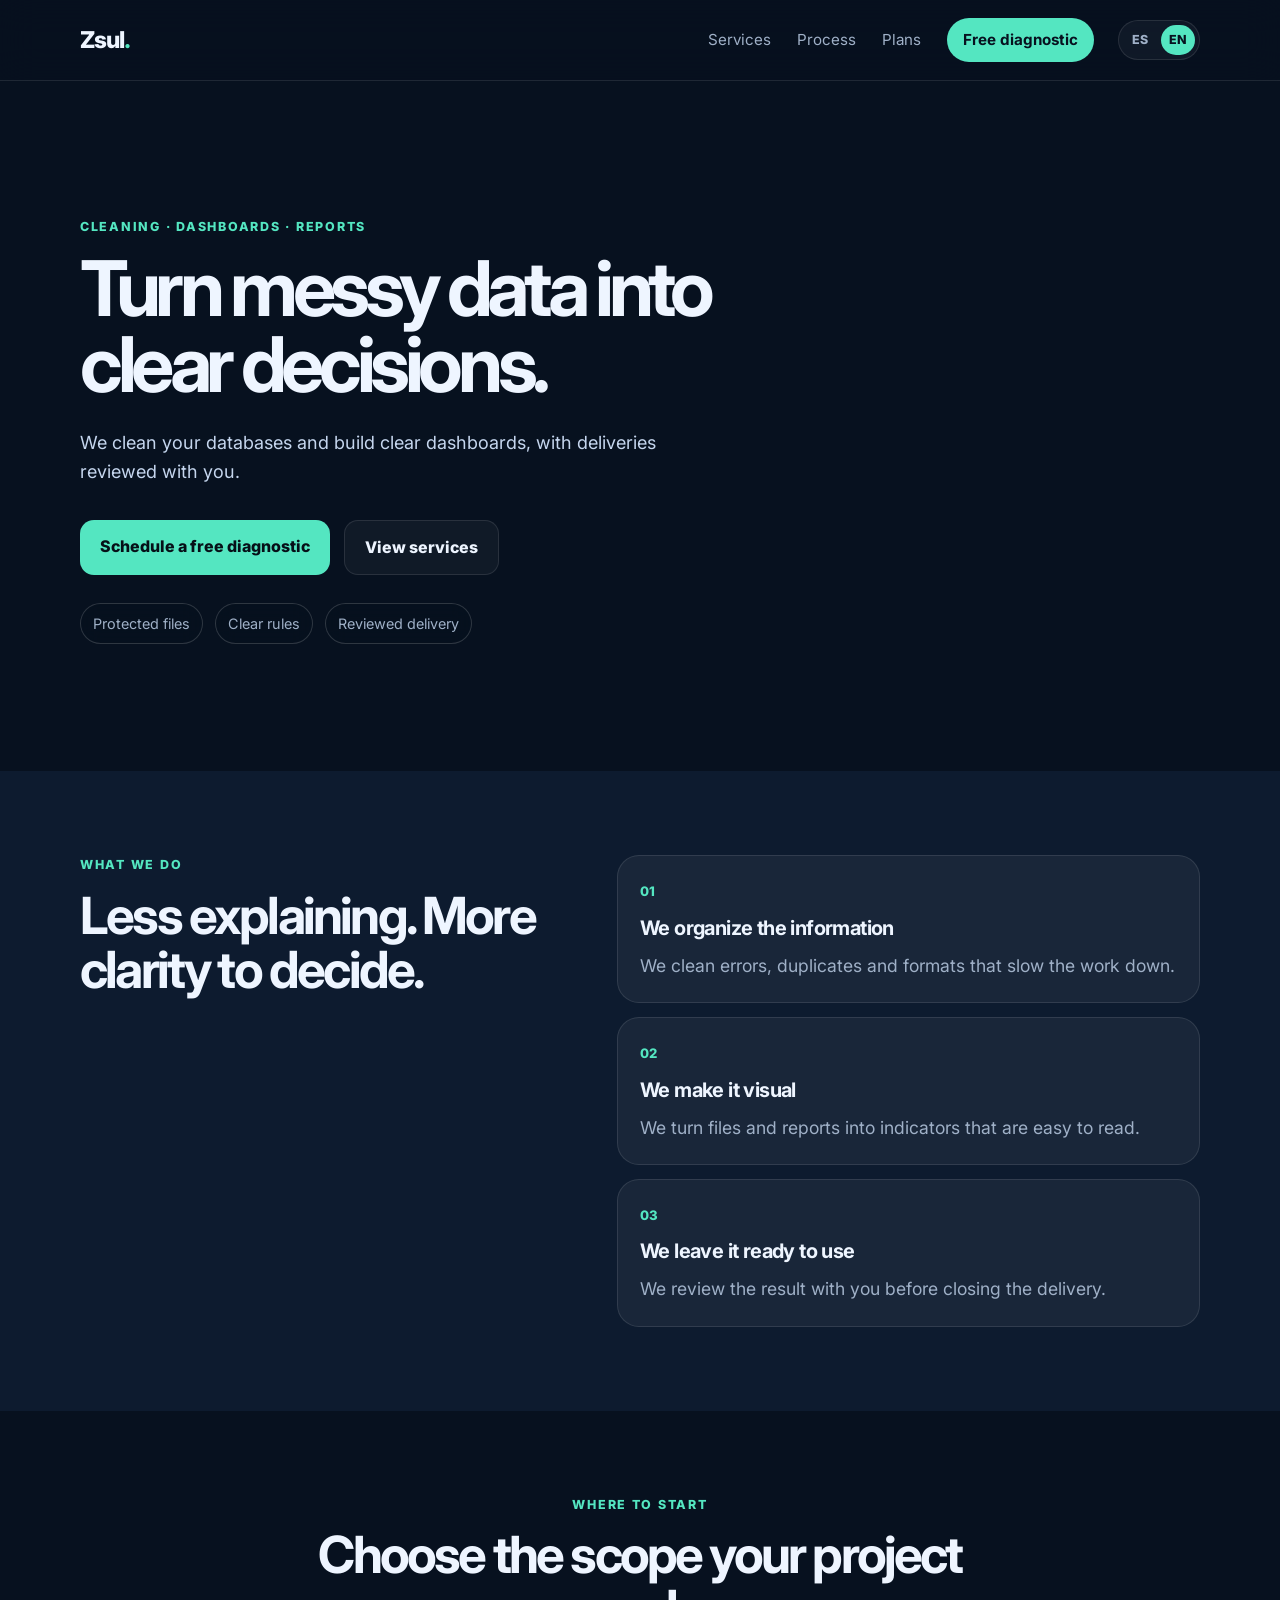
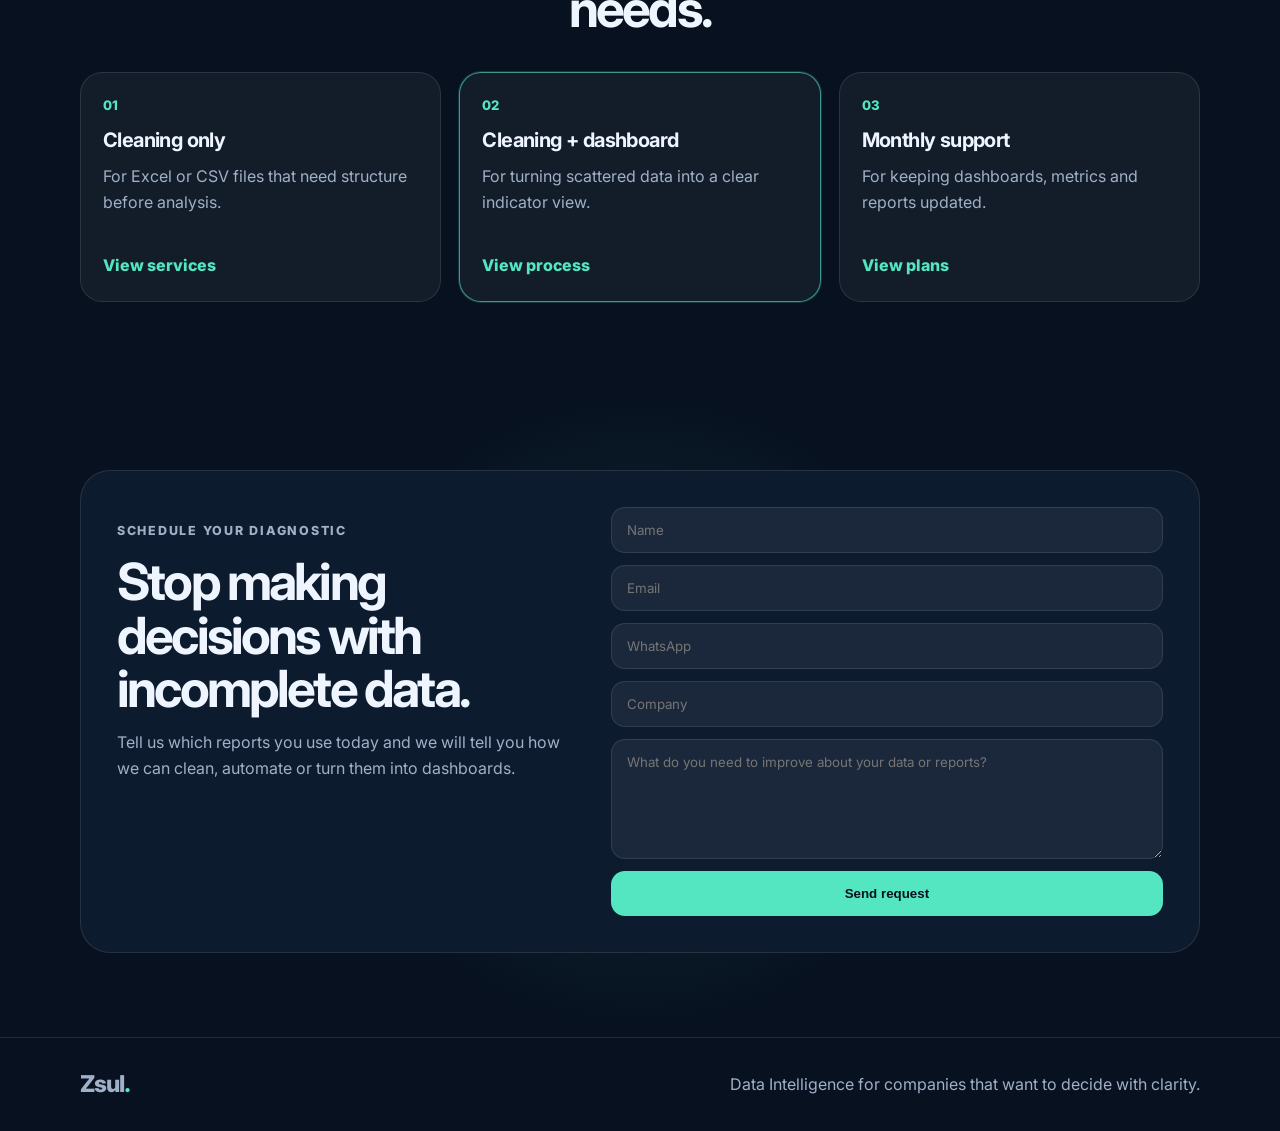
==== index-en.html @ f9099f7e "Add files via upload" ====
<!DOCTYPE html>
<html lang="en">
<head>
  <meta charset="UTF-8" />
  <meta name="viewport" content="width=device-width, initial-scale=1.0" />
  <title>Zsul Data Intelligence</title>
    <link rel="stylesheet" href="styles.css?v=9" />
  <link rel="preconnect" href="https://fonts.googleapis.com">
  <link rel="preconnect" href="https://fonts.gstatic.com" crossorigin>
  <link href="https://fonts.googleapis.com/css2?family=Inter:wght@400;500;600;700;800&display=swap" rel="stylesheet">
</head>
<body>
  <header class="navbar">
    <div class="container nav-content">
      <a href="index-en.html" class="logo">Zsul<span>.</span></a>
      <nav>
        <a href="servicios-en.html">Services</a>
        <a href="proceso-en.html">Process</a>
        <a href="planes-en.html">Plans</a>
        <a href="#contacto" class="nav-cta">Free diagnostic</a>
      </nav>
      <div class="language-switch" aria-label="Language selector">
        <a href="index.html">ES</a>
        <a href="index-en.html" class="active">EN</a>
      </div>
    </div>
  </header>

  <main>
    <section class="hero">
      <div class="container hero-grid">
        <div class="hero-copy">
          <p class="eyebrow">Cleaning · Dashboards · Reports</p>
          <h1>Turn messy data into clear decisions.</h1>
          <p class="hero-text">
            We clean your databases and build clear dashboards, with deliveries reviewed with you.
          </p>
          <div class="hero-actions">
            <a href="#contacto" class="btn primary">Schedule a free diagnostic</a>
            <a href="servicios-en.html" class="btn secondary">View services</a>
          </div>
          <div class="trust-row">
            <span>Protected files</span>
            <span>Clear rules</span>
            <span>Reviewed delivery</span>
          </div>
        </div>
      </div>
    </section>

    <section class="home-summary">
      <div class="container split">
        <div>
          <p class="eyebrow">What we do</p>
          <h2>Less explaining. More clarity to decide.</h2>
        </div>
        <div class="summary-list">
          <article>
            <span>01</span>
            <h3>We organize the information</h3>
            <p>We clean errors, duplicates and formats that slow the work down.</p>
          </article>
          <article>
            <span>02</span>
            <h3>We make it visual</h3>
            <p>We turn files and reports into indicators that are easy to read.</p>
          </article>
          <article>
            <span>03</span>
            <h3>We leave it ready to use</h3>
            <p>We review the result with you before closing the delivery.</p>
          </article>
        </div>
      </div>
    </section>

    <section class="home-paths">
      <div class="container">
        <div class="section-heading center">
          <p class="eyebrow">Where to start</p>
          <h2>Choose the scope your project needs.</h2>
        </div>
        <div class="path-grid">
          <article class="path-card">
            <span>01</span>
            <h3>Cleaning only</h3>
            <p>For Excel or CSV files that need structure before analysis.</p>
            <a href="servicios-en.html">View services</a>
          </article>
          <article class="path-card featured">
            <span>02</span>
            <h3>Cleaning + dashboard</h3>
            <p>For turning scattered data into a clear indicator view.</p>
            <a href="proceso-en.html">View process</a>
          </article>
          <article class="path-card">
            <span>03</span>
            <h3>Monthly support</h3>
            <p>For keeping dashboards, metrics and reports updated.</p>
            <a href="planes-en.html">View plans</a>
          </article>
        </div>
      </div>
    </section>

    <section id="contacto" class="cta">
      <div class="container cta-box">
        <div>
          <p class="eyebrow">Schedule your diagnostic</p>
          <h2>Stop making decisions with incomplete data.</h2>
          <p>Tell us which reports you use today and we will tell you how we can clean, automate or turn them into dashboards.</p>
        </div>
        <form class="contact-form">
          <input type="text" name="name" placeholder="Name" required>
          <input type="email" name="email" placeholder="Email" required>
          <input type="tel" name="phone" placeholder="WhatsApp">
          <input type="text" name="company" placeholder="Company">
          <textarea name="message" placeholder="What do you need to improve about your data or reports?"></textarea>
          <button type="submit">Send request</button>
        </form>
      </div>
    </section>
  </main>

  <footer>
    <div class="container footer-content">
      <a href="index-en.html" class="logo">Zsul<span>.</span></a>
      <p>Data Intelligence for companies that want to decide with clarity.</p>
    </div>
  </footer>

  <script src="script.js"></script>
</body>
</html>
---- styles.css ----
:root {
  --bg: #07111f;
  --bg-soft: #0d1b2f;
  --card: #10223a;
  --text: #eef5ff;
  --muted: #9fb0c7;
  --accent: #54e6c1;
  --accent-2: #6aa8ff;
  --line: rgba(255,255,255,.1);
  --white: #ffffff;
}

* { box-sizing: border-box; margin: 0; padding: 0; }
html { scroll-behavior: smooth; }
body {
  font-family: 'Inter', sans-serif;
  background: var(--bg);
  color: var(--text);
  line-height: 1.6;
  overflow-x: hidden;
}

a { color: inherit; text-decoration: none; }
.container { width: min(1120px, 92%); margin: 0 auto; }

.navbar {
  position: sticky;
  top: 0;
  z-index: 100;
  background: rgba(7,17,31,.82);
  backdrop-filter: blur(18px);
  border-bottom: 1px solid var(--line);
}
.nav-content { display: flex; justify-content: space-between; align-items: center; gap: 24px; padding: 18px 0; }
.logo { font-weight: 800; font-size: 1.45rem; letter-spacing: -.04em; }
.logo span { color: var(--accent); }
nav { display: flex; gap: 26px; align-items: center; color: var(--muted); font-size: .95rem; margin-left: auto; }
nav a.active { color: var(--accent); font-weight: 800; }
.nav-cta { color: var(--bg); background: var(--accent); padding: 10px 16px; border-radius: 999px; font-weight: 700; }
.language-switch {
  display: inline-flex;
  align-items: center;
  gap: 4px;
  border: 1px solid var(--line);
  border-radius: 999px;
  padding: 4px;
  background: rgba(255,255,255,.04);
}
.language-switch a {
  display: inline-flex;
  align-items: center;
  justify-content: center;
  min-width: 34px;
  min-height: 30px;
  border-radius: 999px;
  color: var(--muted);
  font-size: .78rem;
  font-weight: 800;
}
.language-switch a.active {
  background: var(--accent);
  color: var(--bg);
}

.hero {
  min-height: min(690px, calc(100svh - 82px));
  padding: clamp(72px, 9vh, 108px) 0 clamp(58px, 8vh, 92px);
  display: flex;
  align-items: center;
  background:
    linear-gradient(90deg, rgba(7,17,31,.98) 0%, rgba(7,17,31,.88) 34%, rgba(7,17,31,.34) 72%, rgba(7,17,31,.12) 100%),
    linear-gradient(180deg, rgba(7,17,31,.18), rgba(7,17,31,.62)),
    url("assets/hero-data-home.png");
  background-size: cover;
  background-position: center right;
}
.hero-grid { display: grid; grid-template-columns: minmax(0, 680px); gap: 0; align-items: center; }
.hero-copy { max-width: 680px; }
.eyebrow { color: var(--accent); font-weight: 800; text-transform: uppercase; font-size: .78rem; letter-spacing: .14em; margin-bottom: 14px; }
h1 { font-size: clamp(2.6rem, 6vw, 5rem); line-height: .98; letter-spacing: -.07em; max-width: 780px; }
h2 { font-size: clamp(2rem, 4vw, 3.2rem); line-height: 1.05; letter-spacing: -.055em; }
h3 { font-size: 1.25rem; letter-spacing: -.03em; }
.hero-text { color: #c5d6ee; font-size: 1.13rem; margin: 26px 0 34px; max-width: 640px; }
.hero-actions { display: flex; gap: 14px; flex-wrap: wrap; }
.btn { padding: 14px 20px; border-radius: 14px; font-weight: 800; display: inline-flex; }
.primary { background: var(--accent); color: #061018; }
.secondary { border: 1px solid var(--line); color: var(--text); background: rgba(255,255,255,.04); }
.trust-row { display: flex; gap: 12px; flex-wrap: wrap; margin-top: 28px; color: var(--muted); font-size: .9rem; }
.trust-row span { border: 1px solid rgba(255,255,255,.16); border-radius: 999px; padding: 8px 12px; background: rgba(7,17,31,.54); backdrop-filter: blur(10px); }

section { padding: 84px 0; }
.split { display: grid; grid-template-columns: .9fr 1.1fr; gap: 60px; align-items: start; }
.split p:last-child { color: var(--muted); font-size: 1.1rem; }
.problem, .process, .home-summary { background: var(--bg-soft); }
.data-safety { background: var(--bg); }
.section-heading { max-width: 760px; margin-bottom: 36px; }
.center { text-align: center; margin-left: auto; margin-right: auto; }
.service-grid { display: grid; grid-template-columns: repeat(4, 1fr); gap: 18px; }
.service-card, .step, .price-card { background: var(--card); border: 1px solid var(--line); border-radius: 24px; padding: 24px; }
.service-card.featured, .price-card.popular { border-color: rgba(84,230,193,.62); box-shadow: 0 0 0 1px rgba(84,230,193,.18); }
.service-card p, .step p, .price-card p { color: var(--muted); margin: 12px 0; }
ul { list-style: none; display: grid; gap: 8px; margin-top: 18px; color: var(--muted); }
li::before { content: '✓'; color: var(--accent); margin-right: 8px; font-weight: 800; }
.pill-grid { display: flex; flex-wrap: wrap; justify-content: center; gap: 12px; }
.pill-grid span { background: rgba(255,255,255,.06); border: 1px solid var(--line); border-radius: 999px; padding: 12px 16px; color: var(--muted); }
.steps { display: grid; grid-template-columns: repeat(4, 1fr); gap: 18px; }
.step span { color: var(--accent); font-weight: 800; }
.price-grid { display: grid; grid-template-columns: repeat(auto-fit, minmax(210px, 1fr)); gap: 18px; }
.price-card { position: relative; }
.price-card strong { display: block; font-size: 1.8rem; margin: 18px 0 2px; letter-spacing: -.04em; }
.price-card span { color: var(--muted); }
.badge { position: absolute; top: -13px; right: 20px; background: var(--accent); color: var(--bg); padding: 6px 10px; border-radius: 999px; font-size: .75rem; font-weight: 800; }
.pricing-method {
  margin-top: 56px;
  padding-top: 46px;
  border-top: 1px solid var(--line);
}
.method-grid {
  display: grid;
  grid-template-columns: repeat(5, 1fr);
  gap: 14px;
}
.method-grid article {
  background: rgba(255,255,255,.05);
  border: 1px solid var(--line);
  border-radius: 20px;
  padding: 20px;
}
.method-grid p {
  color: var(--muted);
  margin-top: 10px;
  font-size: .94rem;
}
.summary-list { display: grid; gap: 14px; }
.summary-list article,
.path-card {
  background: rgba(255,255,255,.05);
  border: 1px solid var(--line);
  border-radius: 22px;
  padding: 22px;
}
.summary-list span,
.path-card span {
  color: var(--accent);
  font-size: .82rem;
  font-weight: 800;
}
.summary-list h3,
.path-card h3 { margin-top: 8px; }
.summary-list p,
.path-card p {
  color: var(--muted);
  margin-top: 8px;
}
.path-grid {
  display: grid;
  grid-template-columns: repeat(3, 1fr);
  gap: 18px;
}
.path-card {
  min-height: 230px;
  display: flex;
  flex-direction: column;
}
.path-card.featured {
  border-color: rgba(84,230,193,.62);
  box-shadow: 0 0 0 1px rgba(84,230,193,.18);
}
.path-card a {
  color: var(--accent);
  font-weight: 800;
  margin-top: auto;
}
.cta { background: radial-gradient(circle at center, rgba(84,230,193,.13), transparent 45%); }
.cta-box { display: grid; grid-template-columns: .9fr 1.1fr; gap: 42px; background: var(--bg-soft); border: 1px solid var(--line); border-radius: 30px; padding: 36px; }
.cta-box p { color: var(--muted); margin-top: 14px; }
.contact-form { display: grid; gap: 12px; }
input, textarea { width: 100%; border: 1px solid var(--line); background: rgba(255,255,255,.06); color: var(--white); padding: 14px 15px; border-radius: 14px; font-family: inherit; }
textarea { min-height: 120px; resize: vertical; }
button { border: none; background: var(--accent); color: var(--bg); padding: 15px; border-radius: 14px; font-weight: 800; cursor: pointer; }
footer { border-top: 1px solid var(--line); padding: 28px 0; }
.footer-content { display: flex; justify-content: space-between; align-items: center; color: var(--muted); }

.section-actions { margin-top: 28px; display: flex; justify-content: flex-start; }
.section-actions.center { justify-content: center; }
.compact-grid { grid-template-columns: repeat(3, 1fr); }

.page-hero {
  padding: 96px 0 72px;
  background:
    radial-gradient(circle at top right, rgba(84,230,193,.2), transparent 36%),
    radial-gradient(circle at bottom left, rgba(106,168,255,.14), transparent 34%);
}
.page-intro { max-width: 860px; }
.page-intro h1 { margin-bottom: 24px; }
.page-intro > p:not(.eyebrow) { color: var(--muted); font-size: 1.16rem; max-width: 760px; margin-bottom: 32px; }

.detail-grid { display: grid; grid-template-columns: repeat(2, 1fr); gap: 18px; }
.detail-card {
  background: var(--card);
  border: 1px solid var(--line);
  border-radius: 24px;
  padding: 28px;
}
.detail-card.featured {
  border-color: rgba(84,230,193,.62);
  box-shadow: 0 0 0 1px rgba(84,230,193,.18);
}
.detail-card p { color: var(--muted); margin-top: 12px; }
.detail-number {
  display: inline-block;
  color: var(--accent);
  font-weight: 800;
  margin-bottom: 18px;
}
.stack-list { display: grid; gap: 14px; }
.stack-list p {
  background: rgba(255,255,255,.05);
  border: 1px solid var(--line);
  border-radius: 18px;
  color: var(--muted);
  padding: 18px;
}

.timeline { display: grid; gap: 18px; }
.timeline-step {
  display: grid;
  grid-template-columns: 90px 1fr;
  gap: 24px;
  align-items: start;
  background: var(--card);
  border: 1px solid var(--line);
  border-radius: 24px;
  padding: 26px;
}
.timeline-step span {
  color: var(--accent);
  font-size: 1.4rem;
  font-weight: 800;
}
.route-label {
  display: inline-flex;
  width: fit-content;
  color: var(--bg);
  background: var(--accent);
  border-radius: 999px;
  padding: 5px 10px;
  font-size: .76rem;
  font-weight: 800;
  margin-bottom: 10px;
}
.timeline-step p { color: var(--muted); margin-top: 10px; }

.comparison-grid { display: grid; grid-template-columns: repeat(3, 1fr); gap: 18px; }
.comparison-grid article {
  background: rgba(255,255,255,.05);
  border: 1px solid var(--line);
  border-radius: 24px;
  padding: 24px;
}
.comparison-grid p { color: var(--muted); margin-top: 12px; }

.safety-grid { display: grid; gap: 14px; }
.safety-grid article {
  background: rgba(255,255,255,.05);
  border: 1px solid var(--line);
  border-radius: 20px;
  padding: 20px;
}
.safety-grid span {
  color: var(--accent);
  font-size: .82rem;
  font-weight: 800;
}
.safety-grid h3 { margin-top: 8px; }
.safety-grid p { color: var(--muted); margin-top: 8px; }

@media (max-width: 900px) {
  .nav-content { flex-wrap: wrap; gap: 12px; padding: 14px 0; }
  .logo { order: 1; }
  .language-switch { order: 2; margin-left: auto; }
  nav {
    order: 3;
    width: 100%;
    display: grid;
    grid-template-columns: repeat(4, minmax(0, 1fr));
    gap: 8px;
    font-size: .86rem;
  }
  nav a {
    display: flex;
    align-items: center;
    justify-content: center;
    min-height: 38px;
    padding: 8px 10px;
    border: 1px solid var(--line);
    border-radius: 999px;
    background: rgba(255,255,255,.04);
    text-align: center;
  }
  .nav-cta { border-color: transparent; }
  .hero-grid, .split, .cta-box { grid-template-columns: 1fr; }
  .service-grid, .steps, .price-grid, .detail-grid, .comparison-grid, .method-grid, .path-grid { grid-template-columns: repeat(2, 1fr); }
}
@media (max-width: 620px) {
  .container { width: calc(100% - 32px); }
  nav { grid-template-columns: repeat(2, minmax(0, 1fr)); }
  nav a { min-width: 0; }
  .service-grid, .steps, .price-grid, .detail-grid, .comparison-grid, .method-grid, .path-grid { grid-template-columns: 1fr; }
  .footer-content { flex-direction: column; gap: 10px; text-align: center; }
  .timeline-step { grid-template-columns: 1fr; gap: 10px; }
  .hero {
    min-height: auto;
    padding: 58px 0 48px;
    background:
      linear-gradient(180deg, rgba(7,17,31,.86) 0%, rgba(7,17,31,.96) 58%, rgba(7,17,31,.98) 100%),
      url("assets/hero-data-home.png");
    background-size: auto 100%, cover;
    background-position: center, 62% center;
  }
  .hero-grid { gap: 42px; }
  .eyebrow { font-size: .72rem; letter-spacing: .1em; overflow-wrap: anywhere; }
  h1 { font-size: 2.55rem; letter-spacing: -.055em; }
  .hero-text { font-size: 1.03rem; margin: 22px 0 28px; }
  .btn { width: 100%; justify-content: center; text-align: center; }
}
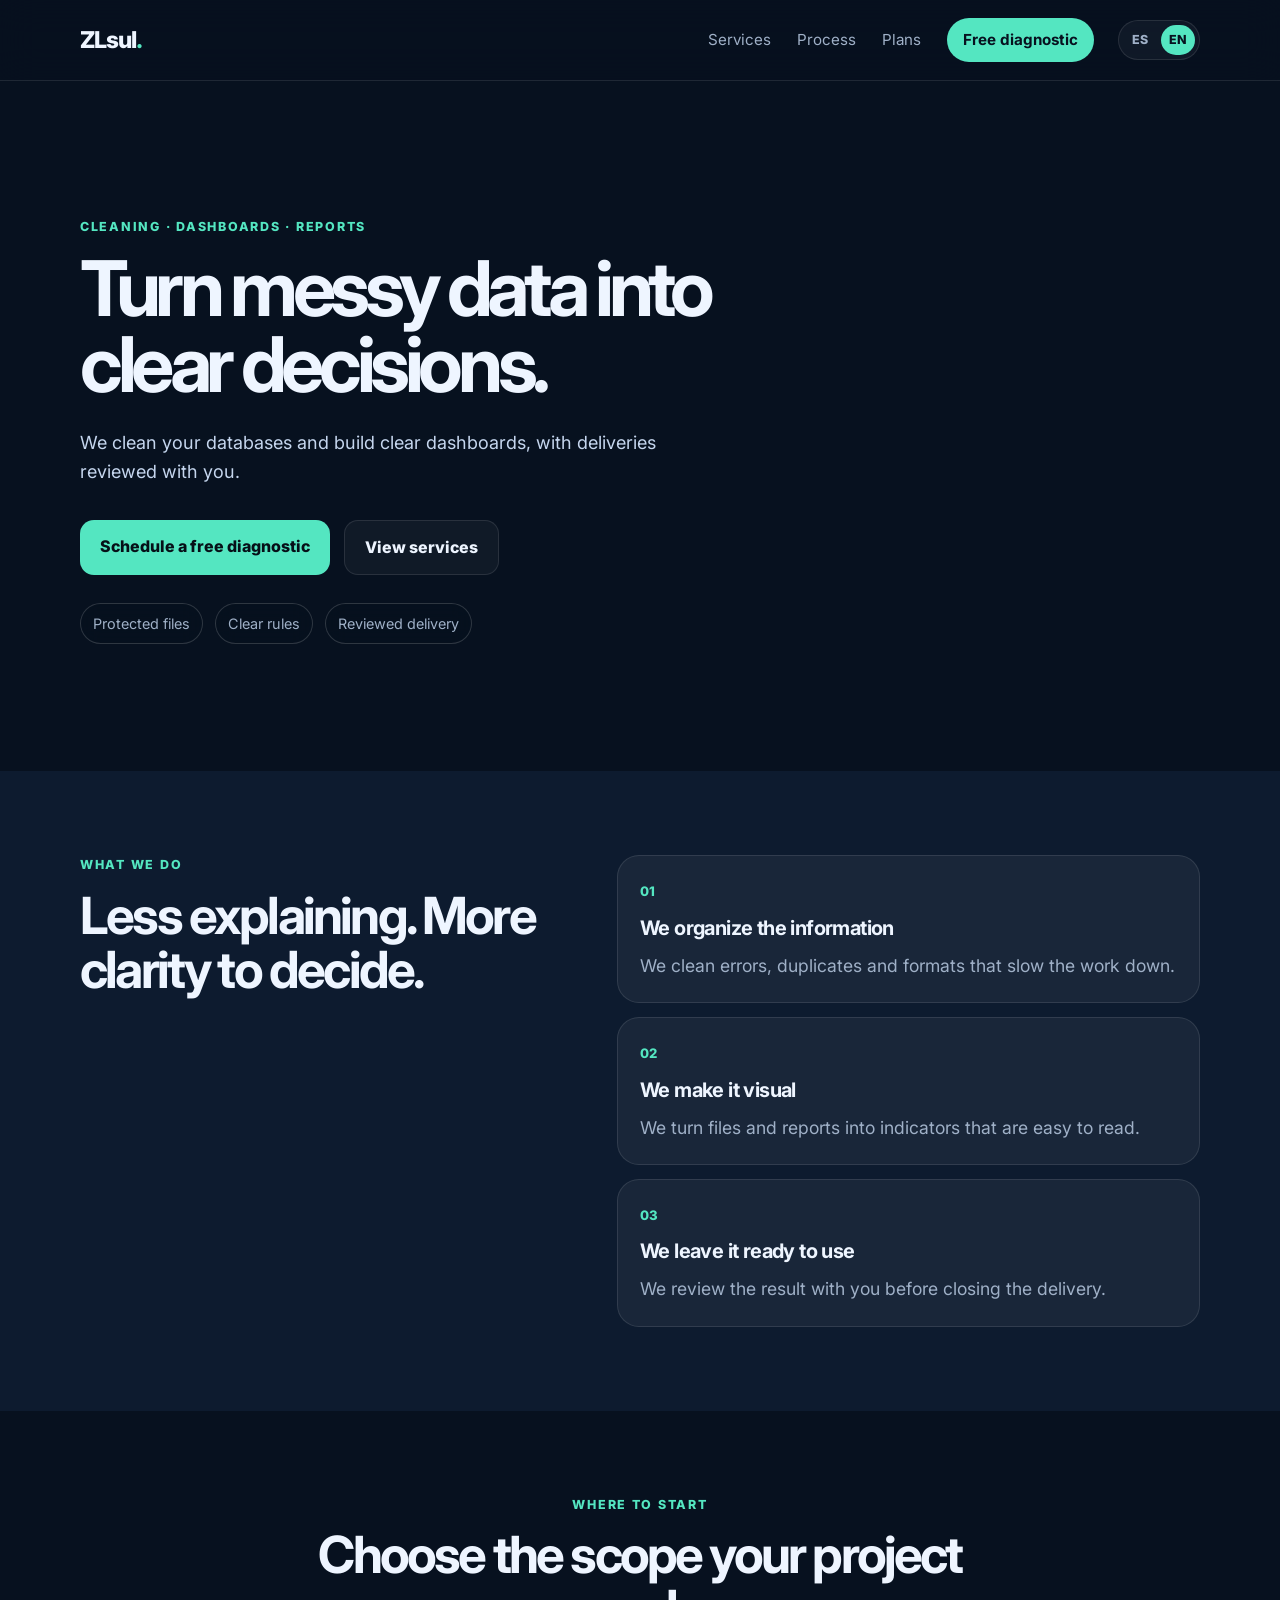
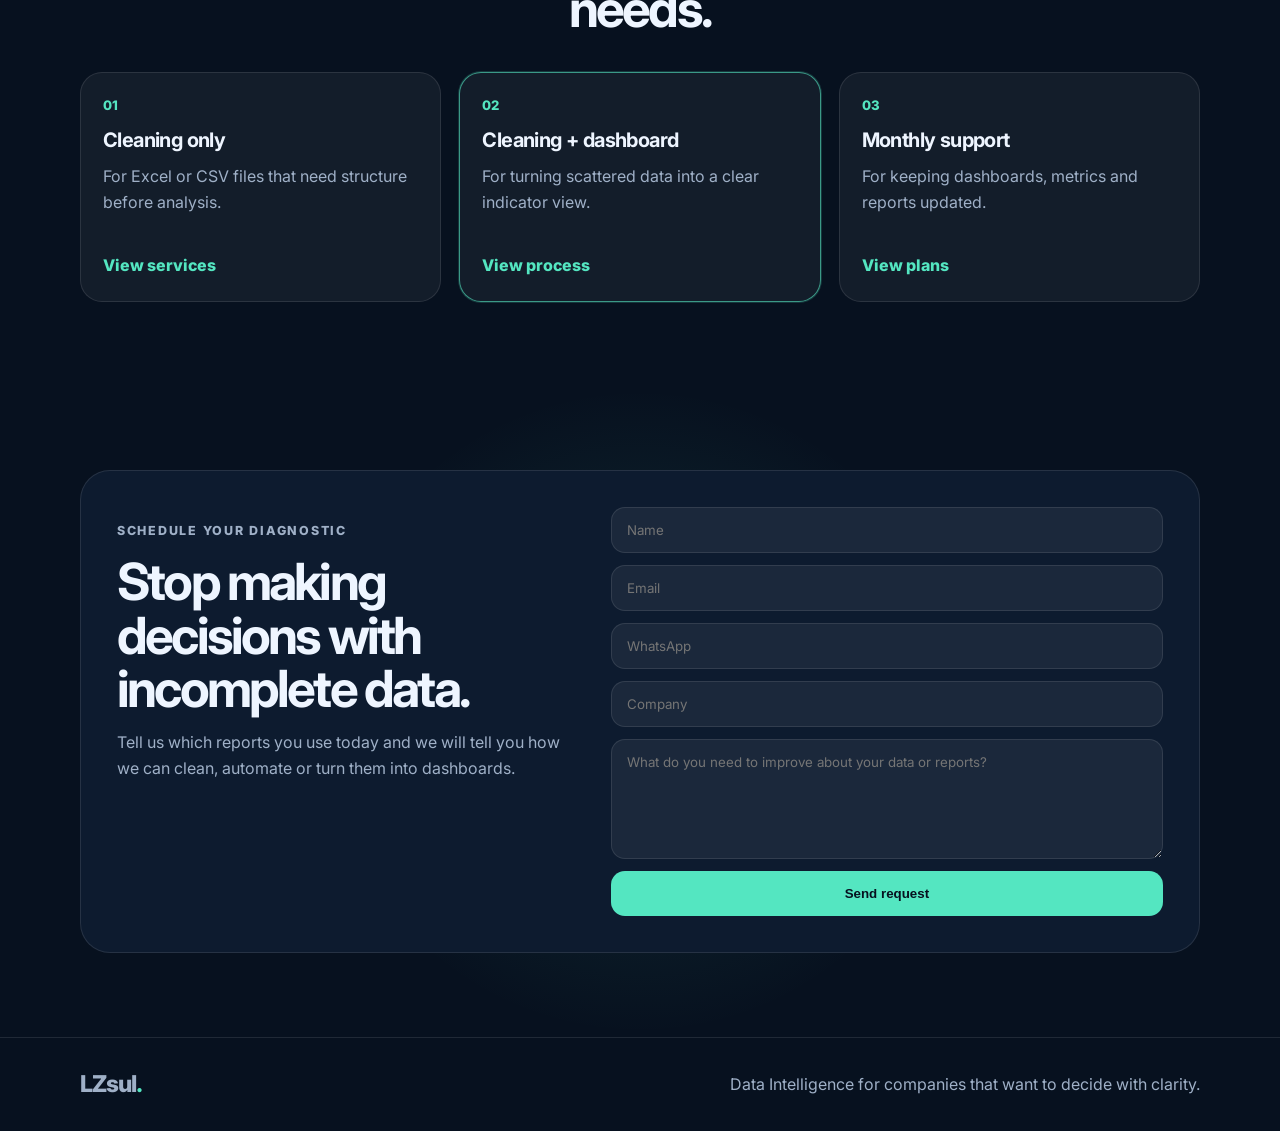
==== commit c1845bf4: "Update index-en.html" ====
--- a/index-en.html
+++ b/index-en.html
@@ -3,7 +3,7 @@
 <head>
   <meta charset="UTF-8" />
   <meta name="viewport" content="width=device-width, initial-scale=1.0" />
-  <title>Zsul Data Intelligence</title>
+  <title>LZsul Data Intelligence</title>
     <link rel="stylesheet" href="styles.css?v=9" />
   <link rel="preconnect" href="https://fonts.googleapis.com">
   <link rel="preconnect" href="https://fonts.gstatic.com" crossorigin>
@@ -12,7 +12,7 @@
 <body>
   <header class="navbar">
     <div class="container nav-content">
-      <a href="index-en.html" class="logo">Zsul<span>.</span></a>
+      <a href="index-en.html" class="logo">ZLsul<span>.</span></a>
       <nav>
         <a href="servicios-en.html">Services</a>
         <a href="proceso-en.html">Process</a>
@@ -124,7 +124,7 @@
 
   <footer>
     <div class="container footer-content">
-      <a href="index-en.html" class="logo">Zsul<span>.</span></a>
+      <a href="index-en.html" class="logo">LZsul<span>.</span></a>
       <p>Data Intelligence for companies that want to decide with clarity.</p>
     </div>
   </footer>
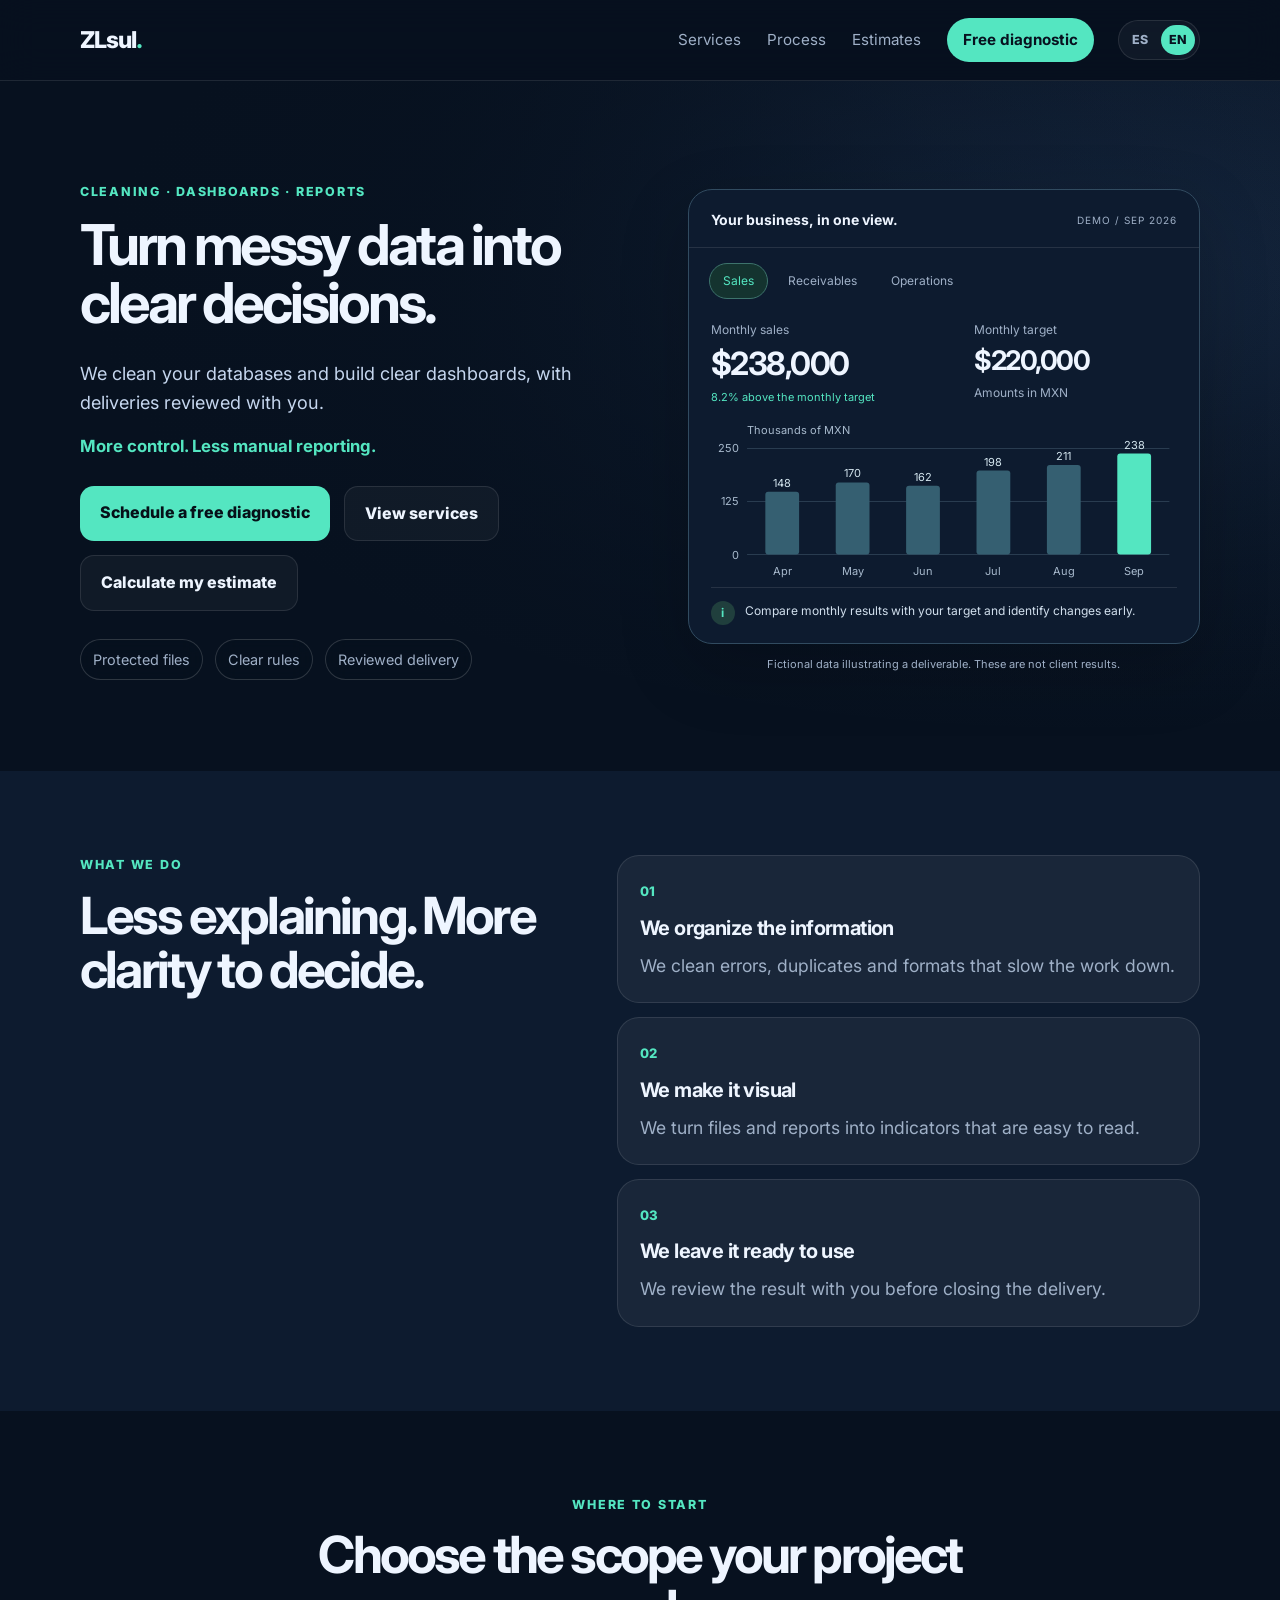
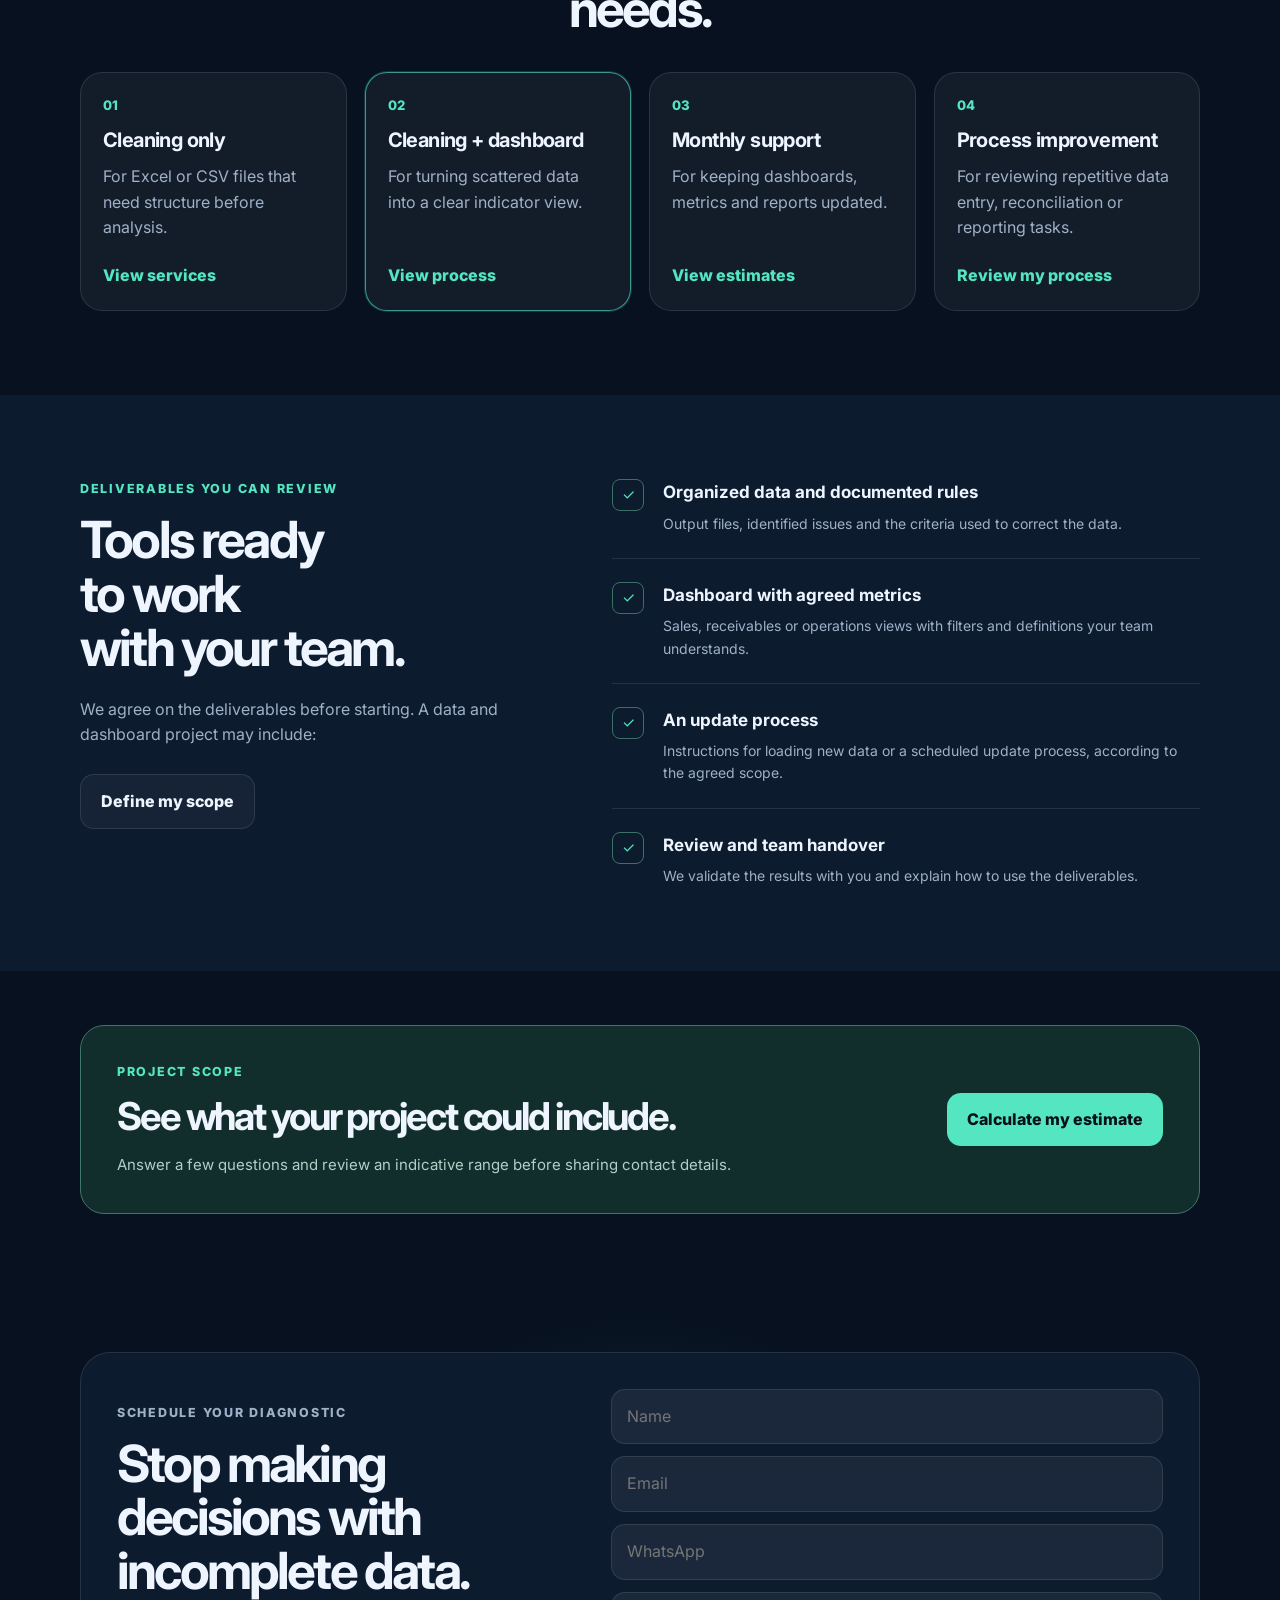
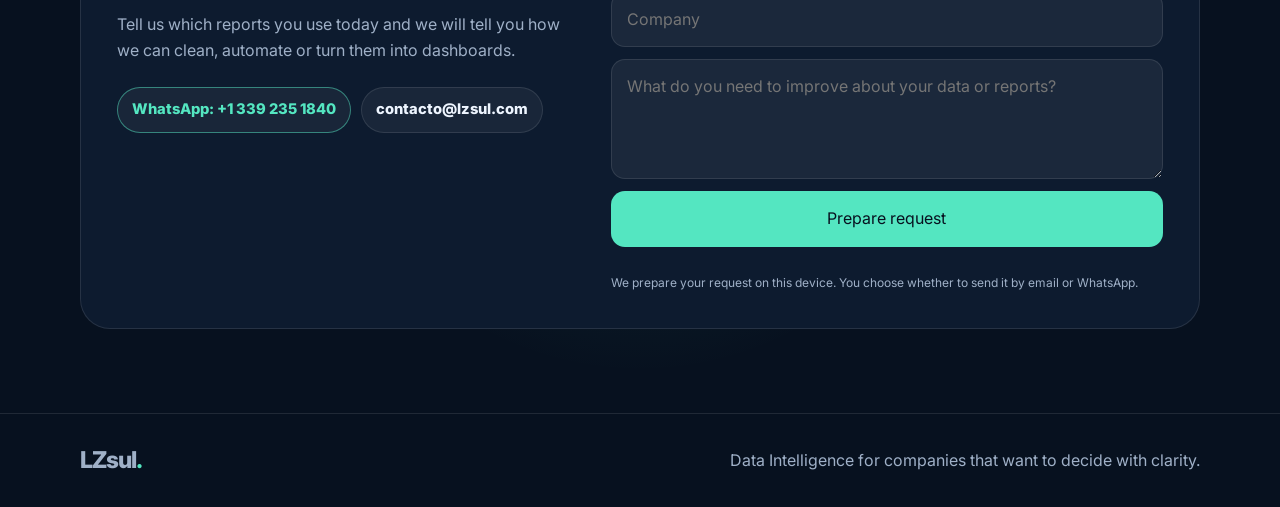
==== commit 074a873c: "Actualizar LZSUL: presupuestos, cotizador y demo interactiva Publicar la versión integrada en españo" ====
--- a/index-en.html
+++ b/index-en.html
@@ -4,19 +4,400 @@
   <meta charset="UTF-8" />
   <meta name="viewport" content="width=device-width, initial-scale=1.0" />
   <title>LZsul Data Intelligence</title>
-    <link rel="stylesheet" href="styles.css?v=9" />
+    <style>:root {
+  --bg: #07111f;
+  --bg-soft: #0d1b2f;
+  --card: #10223a;
+  --text: #eef5ff;
+  --muted: #9fb0c7;
+  --accent: #54e6c1;
+  --accent-2: #6aa8ff;
+  --line: rgba(255,255,255,.1);
+  --white: #ffffff;
+}
+
+* { box-sizing: border-box; margin: 0; padding: 0; }
+html { scroll-behavior: smooth; }
+body {
+  font-family: 'Inter', sans-serif;
+  background: var(--bg);
+  color: var(--text);
+  line-height: 1.6;
+  overflow-x: hidden;
+}
+
+a { color: inherit; text-decoration: none; }
+.container { width: min(1120px, 92%); margin: 0 auto; }
+
+.navbar {
+  position: sticky;
+  top: 0;
+  z-index: 100;
+  background: rgba(7,17,31,.82);
+  backdrop-filter: blur(18px);
+  border-bottom: 1px solid var(--line);
+}
+.nav-content { display: flex; justify-content: space-between; align-items: center; gap: 24px; padding: 18px 0; }
+.logo { font-weight: 800; font-size: 1.45rem; letter-spacing: -.04em; }
+.logo span { color: var(--accent); }
+nav { display: flex; gap: 26px; align-items: center; color: var(--muted); font-size: .95rem; margin-left: auto; }
+nav a.active { color: var(--accent); font-weight: 800; }
+.nav-cta { color: var(--bg); background: var(--accent); padding: 10px 16px; border-radius: 999px; font-weight: 700; }
+.language-switch {
+  display: inline-flex;
+  align-items: center;
+  gap: 4px;
+  border: 1px solid var(--line);
+  border-radius: 999px;
+  padding: 4px;
+  background: rgba(255,255,255,.04);
+}
+.language-switch a {
+  display: inline-flex;
+  align-items: center;
+  justify-content: center;
+  min-width: 34px;
+  min-height: 30px;
+  border-radius: 999px;
+  color: var(--muted);
+  font-size: .78rem;
+  font-weight: 800;
+}
+.language-switch a.active {
+  background: var(--accent);
+  color: var(--bg);
+}
+
+.hero {
+  min-height: min(690px, calc(100svh - 82px));
+  padding: clamp(72px, 9vh, 108px) 0 clamp(58px, 8vh, 92px);
+  display: flex;
+  align-items: center;
+  background:
+    linear-gradient(90deg, rgba(7,17,31,.98) 0%, rgba(7,17,31,.88) 34%, rgba(7,17,31,.34) 72%, rgba(7,17,31,.12) 100%),
+    linear-gradient(180deg, rgba(7,17,31,.18), rgba(7,17,31,.62)),
+    radial-gradient(ellipse at 85% 30%, rgba(106,168,255,.22), transparent 65%);
+  background-size: cover;
+  background-position: center right;
+}
+.hero-grid { display: grid; grid-template-columns: minmax(0, 680px); gap: 0; align-items: center; }
+.hero-copy { max-width: 680px; }
+.eyebrow { color: var(--accent); font-weight: 800; text-transform: uppercase; font-size: .78rem; letter-spacing: .14em; margin-bottom: 14px; }
+h1 { font-size: clamp(2.6rem, 6vw, 5rem); line-height: .98; letter-spacing: -.07em; max-width: 780px; }
+h2 { font-size: clamp(2rem, 4vw, 3.2rem); line-height: 1.05; letter-spacing: -.055em; }
+h3 { font-size: 1.25rem; letter-spacing: -.03em; }
+.hero-text { color: #c5d6ee; font-size: 1.13rem; margin: 26px 0 34px; max-width: 640px; }
+.hero-actions { display: flex; gap: 14px; flex-wrap: wrap; }
+.btn { padding: 14px 20px; border-radius: 14px; font-weight: 800; display: inline-flex; }
+.primary { background: var(--accent); color: #061018; }
+.secondary { border: 1px solid var(--line); color: var(--text); background: rgba(255,255,255,.04); }
+.trust-row { display: flex; gap: 12px; flex-wrap: wrap; margin-top: 28px; color: var(--muted); font-size: .9rem; }
+.trust-row span { border: 1px solid rgba(255,255,255,.16); border-radius: 999px; padding: 8px 12px; background: rgba(7,17,31,.54); backdrop-filter: blur(10px); }
+
+section { padding: 84px 0; }
+.split { display: grid; grid-template-columns: .9fr 1.1fr; gap: 60px; align-items: start; }
+.split p:last-child { color: var(--muted); font-size: 1.1rem; }
+.problem, .process, .home-summary { background: var(--bg-soft); }
+.data-safety { background: var(--bg); }
+.section-heading { max-width: 760px; margin-bottom: 36px; }
+.center { text-align: center; margin-left: auto; margin-right: auto; }
+.service-grid { display: grid; grid-template-columns: repeat(4, 1fr); gap: 18px; }
+.service-card, .step, .price-card { background: var(--card); border: 1px solid var(--line); border-radius: 24px; padding: 24px; }
+.service-card.featured, .price-card.popular { border-color: rgba(84,230,193,.62); box-shadow: 0 0 0 1px rgba(84,230,193,.18); }
+.service-card p, .step p, .price-card p { color: var(--muted); margin: 12px 0; }
+ul { list-style: none; display: grid; gap: 8px; margin-top: 18px; color: var(--muted); }
+li::before { content: '✓'; color: var(--accent); margin-right: 8px; font-weight: 800; }
+.pill-grid { display: flex; flex-wrap: wrap; justify-content: center; gap: 12px; }
+.pill-grid span { background: rgba(255,255,255,.06); border: 1px solid var(--line); border-radius: 999px; padding: 12px 16px; color: var(--muted); }
+.steps { display: grid; grid-template-columns: repeat(4, 1fr); gap: 18px; }
+.step span { color: var(--accent); font-weight: 800; }
+.price-grid { display: grid; grid-template-columns: repeat(auto-fit, minmax(210px, 1fr)); gap: 18px; }
+.price-card { position: relative; }
+.price-card strong { display: block; font-size: 1.8rem; margin: 18px 0 2px; letter-spacing: -.04em; }
+.price-card span { color: var(--muted); }
+.badge { position: absolute; top: -13px; right: 20px; background: var(--accent); color: var(--bg); padding: 6px 10px; border-radius: 999px; font-size: .75rem; font-weight: 800; }
+.pricing-method {
+  margin-top: 56px;
+  padding-top: 46px;
+  border-top: 1px solid var(--line);
+}
+.method-grid {
+  display: grid;
+  grid-template-columns: repeat(5, 1fr);
+  gap: 14px;
+}
+.method-grid article {
+  background: rgba(255,255,255,.05);
+  border: 1px solid var(--line);
+  border-radius: 20px;
+  padding: 20px;
+}
+.method-grid p {
+  color: var(--muted);
+  margin-top: 10px;
+  font-size: .94rem;
+}
+.summary-list { display: grid; gap: 14px; }
+.summary-list article,
+.path-card {
+  background: rgba(255,255,255,.05);
+  border: 1px solid var(--line);
+  border-radius: 22px;
+  padding: 22px;
+}
+.summary-list span,
+.path-card span {
+  color: var(--accent);
+  font-size: .82rem;
+  font-weight: 800;
+}
+.summary-list h3,
+.path-card h3 { margin-top: 8px; }
+.summary-list p,
+.path-card p {
+  color: var(--muted);
+  margin-top: 8px;
+}
+.path-grid {
+  display: grid;
+  grid-template-columns: repeat(3, 1fr);
+  gap: 18px;
+}
+.path-card {
+  min-height: 230px;
+  display: flex;
+  flex-direction: column;
+}
+.path-card.featured {
+  border-color: rgba(84,230,193,.62);
+  box-shadow: 0 0 0 1px rgba(84,230,193,.18);
+}
+.path-card a {
+  color: var(--accent);
+  font-weight: 800;
+  margin-top: auto;
+}
+.cta { background: radial-gradient(circle at center, rgba(84,230,193,.13), transparent 45%); }
+.cta-box { display: grid; grid-template-columns: .9fr 1.1fr; gap: 42px; background: var(--bg-soft); border: 1px solid var(--line); border-radius: 30px; padding: 36px; }
+.cta-box p { color: var(--muted); margin-top: 14px; }
+.contact-form { display: grid; gap: 12px; }
+.direct-contact { display: flex; flex-wrap: wrap; gap: 10px; margin-top: 24px; }
+.direct-contact a {
+  display: inline-flex;
+  align-items: center;
+  min-height: 44px;
+  border: 1px solid var(--line);
+  border-radius: 999px;
+  padding: 10px 14px;
+  color: var(--text);
+  background: rgba(255,255,255,.05);
+  font-size: .92rem;
+  font-weight: 800;
+}
+.direct-contact a:first-child {
+  border-color: rgba(84,230,193,.5);
+  color: var(--accent);
+}
+input, textarea { width: 100%; border: 1px solid var(--line); background: rgba(255,255,255,.06); color: var(--white); padding: 14px 15px; border-radius: 14px; font-family: inherit; }
+textarea { min-height: 120px; resize: vertical; }
+button { border: none; background: var(--accent); color: var(--bg); padding: 15px; border-radius: 14px; font-weight: 800; cursor: pointer; }
+footer { border-top: 1px solid var(--line); padding: 28px 0; }
+.footer-content { display: flex; justify-content: space-between; align-items: center; color: var(--muted); }
+
+.section-actions { margin-top: 28px; display: flex; justify-content: flex-start; }
+.section-actions.center { justify-content: center; }
+.compact-grid { grid-template-columns: repeat(3, 1fr); }
+
+.page-hero {
+  padding: 96px 0 72px;
+  background:
+    radial-gradient(circle at top right, rgba(84,230,193,.2), transparent 36%),
+    radial-gradient(circle at bottom left, rgba(106,168,255,.14), transparent 34%);
+}
+.page-intro { max-width: 860px; }
+.page-intro h1 { margin-bottom: 24px; }
+.page-intro > p:not(.eyebrow) { color: var(--muted); font-size: 1.16rem; max-width: 760px; margin-bottom: 32px; }
+
+.detail-grid { display: grid; grid-template-columns: repeat(2, 1fr); gap: 18px; }
+.detail-card {
+  background: var(--card);
+  border: 1px solid var(--line);
+  border-radius: 24px;
+  padding: 28px;
+}
+.detail-card.featured {
+  border-color: rgba(84,230,193,.62);
+  box-shadow: 0 0 0 1px rgba(84,230,193,.18);
+}
+.detail-card p { color: var(--muted); margin-top: 12px; }
+.detail-number {
+  display: inline-block;
+  color: var(--accent);
+  font-weight: 800;
+  margin-bottom: 18px;
+}
+.stack-list { display: grid; gap: 14px; }
+.stack-list p {
+  background: rgba(255,255,255,.05);
+  border: 1px solid var(--line);
+  border-radius: 18px;
+  color: var(--muted);
+  padding: 18px;
+}
+
+.timeline { display: grid; gap: 18px; }
+.timeline-step {
+  display: grid;
+  grid-template-columns: 90px 1fr;
+  gap: 24px;
+  align-items: start;
+  background: var(--card);
+  border: 1px solid var(--line);
+  border-radius: 24px;
+  padding: 26px;
+}
+.timeline-step span {
+  color: var(--accent);
+  font-size: 1.4rem;
+  font-weight: 800;
+}
+.route-label {
+  display: inline-flex;
+  width: fit-content;
+  color: var(--bg);
+  background: var(--accent);
+  border-radius: 999px;
+  padding: 5px 10px;
+  font-size: .76rem;
+  font-weight: 800;
+  margin-bottom: 10px;
+}
+.timeline-step p { color: var(--muted); margin-top: 10px; }
+
+.comparison-grid { display: grid; grid-template-columns: repeat(3, 1fr); gap: 18px; }
+.comparison-grid article {
+  background: rgba(255,255,255,.05);
+  border: 1px solid var(--line);
+  border-radius: 24px;
+  padding: 24px;
+}
+.comparison-grid p { color: var(--muted); margin-top: 12px; }
+
+.safety-grid { display: grid; gap: 14px; }
+.safety-grid article {
+  background: rgba(255,255,255,.05);
+  border: 1px solid var(--line);
+  border-radius: 20px;
+  padding: 20px;
+}
+.safety-grid span {
+  color: var(--accent);
+  font-size: .82rem;
+  font-weight: 800;
+}
+.safety-grid h3 { margin-top: 8px; }
+.safety-grid p { color: var(--muted); margin-top: 8px; }
+
+@media (max-width: 900px) {
+  .nav-content { flex-wrap: wrap; gap: 12px; padding: 14px 0; }
+  .logo { order: 1; }
+  .language-switch { order: 2; margin-left: auto; }
+  nav {
+    order: 3;
+    width: 100%;
+    display: grid;
+    grid-template-columns: repeat(4, minmax(0, 1fr));
+    gap: 8px;
+    font-size: .86rem;
+  }
+  nav a {
+    display: flex;
+    align-items: center;
+    justify-content: center;
+    min-height: 38px;
+    padding: 8px 10px;
+    border: 1px solid var(--line);
+    border-radius: 999px;
+    background: rgba(255,255,255,.04);
+    text-align: center;
+  }
+  .nav-cta { border-color: transparent; }
+  .hero-grid, .split, .cta-box { grid-template-columns: 1fr; }
+  .service-grid, .steps, .price-grid, .detail-grid, .comparison-grid, .method-grid, .path-grid { grid-template-columns: repeat(2, 1fr); }
+}
+@media (max-width: 620px) {
+  .container { width: calc(100% - 32px); }
+  nav { grid-template-columns: repeat(2, minmax(0, 1fr)); }
+  nav a { min-width: 0; }
+  .service-grid, .steps, .price-grid, .detail-grid, .comparison-grid, .method-grid, .path-grid { grid-template-columns: 1fr; }
+  .footer-content { flex-direction: column; gap: 10px; text-align: center; }
+  .timeline-step { grid-template-columns: 1fr; gap: 10px; }
+  .hero {
+    min-height: auto;
+    padding: 58px 0 48px;
+    background:
+      linear-gradient(180deg, rgba(7,17,31,.86) 0%, rgba(7,17,31,.96) 58%, rgba(7,17,31,.98) 100%),
+      radial-gradient(ellipse at 85% 30%, rgba(106,168,255,.22), transparent 65%);
+    background-size: auto 100%, cover;
+    background-position: center, 62% center;
+  }
+  .hero-grid { gap: 42px; }
+  .eyebrow { font-size: .72rem; letter-spacing: .1em; overflow-wrap: anywhere; }
+  h1 { font-size: 2.55rem; letter-spacing: -.055em; }
+  .hero-text { font-size: 1.03rem; margin: 22px 0 28px; }
+  .btn { width: 100%; justify-content: center; text-align: center; }
+}
+</style>
+  <style>/* New components use the existing site palette and typography. */
+[hidden]{display:none!important}
+html{scroll-padding-top:115px}
+button,input,select,textarea{font:inherit}
+a:focus-visible,button:focus-visible,input:focus-visible,select:focus-visible,textarea:focus-visible{outline:3px solid var(--accent-2);outline-offset:4px}
+.skip-link{position:absolute;left:16px;top:-100px;z-index:200;background:var(--accent);color:var(--bg);padding:12px;border-radius:8px}
+.skip-link:focus{top:8px}
+.page-index .hero-grid{grid-template-columns:minmax(0,1.1fr) minmax(0,1fr);gap:44px}
+.page-index .hero h1{font-size:clamp(2.6rem,4.4vw,4rem);line-height:1.04;letter-spacing:-.055em}
+.page-index .hero-text{margin-bottom:16px}
+.hero-outcome{color:var(--accent);font-weight:700;margin-bottom:26px;font-size:1.05rem}
+.hero-demo{min-width:0}
+.dashboard{padding:0;border:1px solid #314b60;border-radius:24px;background:var(--bg-soft);overflow:hidden;box-shadow:0 24px 70px rgba(0,0,0,.2)}
+.dash-top{padding:19px 22px 15px;display:flex;justify-content:space-between;align-items:center;gap:14px;border-bottom:1px solid var(--line)}
+.dash-top b{font-size:14px}.dash-top span{font-size:10px;letter-spacing:1px;color:var(--muted);white-space:nowrap}
+.dash-tabs{display:flex;gap:6px;padding:15px 20px 0}
+.dash-tabs button{background:transparent;border:1px solid transparent;border-radius:999px;color:var(--muted);font-size:12px;padding:6px 13px;min-height:36px}
+.dash-tabs button[aria-selected=true]{color:var(--accent);border-color:#3d736c;background:#14332f}
+.dash-body{padding:21px 22px 18px}.dash-stats{display:grid;grid-template-columns:1.2fr 1fr;gap:20px}
+.dash-label{font-size:12px;color:var(--muted)}.dash-value{font-size:32px;letter-spacing:-1.5px;font-weight:700;line-height:1.2;margin:6px 0}.dash-value.small{font-size:27px}.dash-note{font-size:11px;color:var(--accent)}
+.chart{height:163px;margin-top:17px}.chart svg{width:100%;height:100%;display:block;overflow:visible}
+.dash-bottom{padding-top:13px;border-top:1px solid var(--line);display:flex;align-items:flex-start;gap:10px;color:#d1dfed;font-size:12px}
+.dash-bottom i{display:inline-flex;flex:none;width:24px;height:24px;border-radius:50%;align-items:center;justify-content:center;background:#203f3d;color:var(--accent);font-style:normal;font-weight:700}
+.demo-caption{font-size:11px;color:var(--muted);margin-top:12px;text-align:center;line-height:1.5}
+.page-index .path-grid{grid-template-columns:repeat(4,minmax(0,1fr))}.path-card p{margin-bottom:22px}
+.deliver{background:var(--bg-soft)}.deliver-grid{display:grid;grid-template-columns:.88fr 1.12fr;gap:70px;align-items:start}.deliver-copy>p:not(.eyebrow){color:var(--muted);margin:22px 0 26px}
+.deliver-list{list-style:none;padding:0;margin:0;gap:0}.deliver-list li{display:grid;grid-template-columns:36px 1fr;gap:15px;padding:23px 0;border-bottom:1px solid var(--line)}.deliver-list li::before{content:none}.deliver-list li:first-child{padding-top:0}.deliver-list li:last-child{border:0;padding-bottom:0}.check{border:1px solid #3d7065;border-radius:8px;display:flex;align-items:center;justify-content:center;width:32px;height:32px;color:var(--accent);font-size:15px}.deliver-list b{font-size:17px;color:var(--text)}.deliver-list p{font-size:14px;color:var(--muted);margin-top:6px}
+.budget-bridge{padding:54px 0}.budget-banner{display:grid;grid-template-columns:1fr auto;gap:30px;align-items:center;padding:36px;border:1px solid #3e766a;border-radius:24px;background:#112e2c}.budget-banner h2{font-size:clamp(1.9rem,3vw,2.5rem);max-width:650px}.budget-banner p:not(.eyebrow){margin-top:16px;color:#b4cdc7;font-size:15px}
+.service-link{display:inline-flex;align-items:center;min-height:44px;color:var(--accent);font-weight:700;margin-top:22px;font-size:.94rem}
+.scope-note{color:var(--muted);border-left:3px solid var(--accent);padding:0 0 0 20px;margin-bottom:32px;max-width:780px}
+.budget-section{padding-top:54px;padding-bottom:54px;background:var(--bg-soft)}.section-description{margin-top:20px;color:var(--muted)}.price-card{display:flex;flex-direction:column}.price-card .service-link{margin-top:auto;padding-top:24px}.price-card ul{margin-bottom:16px}.page-planes .pricing{padding-top:54px}
+.contact-note{color:var(--muted);font-size:12px;line-height:1.6}.contact-result{border-top:1px solid var(--line);padding-top:20px}.contact-result pre{white-space:pre-wrap;overflow-wrap:anywhere;background:var(--bg);color:var(--text);padding:18px;border:1px solid var(--line);border-radius:14px;font:14px/1.6 Inter,Arial,sans-serif;margin:18px 0}.contact-actions{display:flex;gap:10px;flex-wrap:wrap}.contact-actions .btn{font-size:13px;min-height:44px;padding:12px 16px}
+@media(max-width:1100px){.page-index .hero-grid{gap:28px}.dash-value{font-size:28px}.dash-value.small{font-size:24px}.page-index .path-grid{grid-template-columns:repeat(2,minmax(0,1fr))}}
+@media(max-width:900px){html{scroll-padding-top:155px}.page-index .hero-grid{grid-template-columns:1fr;gap:38px}.hero-demo{max-width:640px;width:100%}.deliver-grid{grid-template-columns:1fr;gap:36px}.budget-banner{grid-template-columns:1fr}.budget-banner .btn{justify-self:start}.split{gap:34px}}
+@media(max-width:620px){html{scroll-padding-top:190px}section{padding:54px 0}.page-index .path-grid{grid-template-columns:1fr}.page-index .hero h1{font-size:2.55rem}.dash-top{padding:16px;flex-wrap:wrap;gap:6px}.dash-body{padding:18px 14px}.dash-tabs{padding-inline:14px;gap:3px}.dash-tabs button{padding:7px 10px}.dash-stats{gap:12px}.dash-value{font-size:29px}.dash-value.small{font-size:24px}.budget-banner{padding:26px}.cta-box{padding:24px;gap:28px}.page-hero{padding:60px 0 48px}.detail-card h2,.timeline-step h2{font-size:1.9rem}.contact-actions .btn{flex:1;white-space:normal}}
+@media(prefers-reduced-motion:reduce){html{scroll-behavior:auto}}
+</style>
   <link rel="preconnect" href="https://fonts.googleapis.com">
   <link rel="preconnect" href="https://fonts.gstatic.com" crossorigin>
   <link href="https://fonts.googleapis.com/css2?family=Inter:wght@400;500;600;700;800&display=swap" rel="stylesheet">
 </head>
-<body>
+<body class="page-index">
+  <a class="skip-link" href="#contenido">Skip to content</a>
   <header class="navbar">
     <div class="container nav-content">
       <a href="index-en.html" class="logo">ZLsul<span>.</span></a>
-      <nav>
+      <nav aria-label="Main navigation">
         <a href="servicios-en.html">Services</a>
         <a href="proceso-en.html">Process</a>
-        <a href="planes-en.html">Plans</a>
+        <a href="planes-en.html">Estimates</a>
         <a href="#contacto" class="nav-cta">Free diagnostic</a>
       </nav>
       <div class="language-switch" aria-label="Language selector">
@@ -26,7 +407,7 @@
     </div>
   </header>
 
-  <main>
+  <main id="contenido">
     <section class="hero">
       <div class="container hero-grid">
         <div class="hero-copy">
@@ -35,9 +416,11 @@
           <p class="hero-text">
             We clean your databases and build clear dashboards, with deliveries reviewed with you.
           </p>
+          <p class="hero-outcome">More control. Less manual reporting.</p>
           <div class="hero-actions">
             <a href="#contacto" class="btn primary">Schedule a free diagnostic</a>
             <a href="servicios-en.html" class="btn secondary">View services</a>
+            <a href="planes-en.html#cotizador" class="btn secondary">Calculate my estimate</a>
           </div>
           <div class="trust-row">
             <span>Protected files</span>
@@ -45,6 +428,7 @@
             <span>Reviewed delivery</span>
           </div>
         </div>
+        <div class="hero-demo"><section class="dashboard" id="ejemplos" aria-label="Interactive sample dashboard"><div class="dash-top"><b>Your business, in one view.</b><span>DEMO / SEP 2026</span></div><div class="dash-tabs" role="tablist" aria-label="Sample dashboard"><button id="tab-ventas" role="tab" aria-selected="true" aria-controls="demo-panel" data-demo="ventas">Sales</button><button id="tab-cobranza" role="tab" aria-selected="false" aria-controls="demo-panel" data-demo="cobranza" tabindex="-1">Receivables</button><button id="tab-operacion" role="tab" aria-selected="false" aria-controls="demo-panel" data-demo="operacion" tabindex="-1">Operations</button></div><div class="dash-body" id="demo-panel" role="tabpanel" aria-labelledby="tab-ventas"><div class="dash-stats" aria-live="polite"><div><p class="dash-label" id="metric-label">Monthly sales</p><p class="dash-value" id="metric-value">$238,000</p><p class="dash-note" id="metric-note">8.2% above the monthly target</p></div><div><p class="dash-label" id="second-label">Monthly target</p><p class="dash-value small" id="second-value">$220,000</p><p class="dash-label" id="second-note">Amounts in MXN</p></div></div><div class="chart" id="demo-chart"></div><div class="dash-bottom"><i aria-hidden="true">i</i><span id="demo-insight">Compare monthly results with your target and identify changes early.</span></div></div></section><p class="demo-caption">Fictional data illustrating a deliverable. These are not client results.</p></div>
       </div>
     </section>
 
@@ -97,12 +481,13 @@
             <span>03</span>
             <h3>Monthly support</h3>
             <p>For keeping dashboards, metrics and reports updated.</p>
-            <a href="planes-en.html">View plans</a>
+            <a href="planes-en.html">View estimates</a>
           </article>
-        </div>
+        <article class="path-card"><span>04</span><h3>Process improvement</h3><p>For reviewing repetitive data entry, reconciliation or reporting tasks.</p><a href="planes-en.html?servicio=process#cotizador">Review my process</a></article></div>
       </div>
     </section>
 
+    <section id="entregables" class="deliver"><div class="container deliver-grid"><div class="deliver-copy"><p class="eyebrow">Deliverables you can review</p><h2>Tools ready<br>to work<br>with your team.</h2><p>We agree on the deliverables before starting. A data and dashboard project may include:</p><a href="planes-en.html#cotizador" class="btn secondary">Define my scope</a></div><ul class="deliver-list"><li><span class="check" aria-hidden="true">✓</span><div><b>Organized data and documented rules</b><p>Output files, identified issues and the criteria used to correct the data.</p></div></li><li><span class="check" aria-hidden="true">✓</span><div><b>Dashboard with agreed metrics</b><p>Sales, receivables or operations views with filters and definitions your team understands.</p></div></li><li><span class="check" aria-hidden="true">✓</span><div><b>An update process</b><p>Instructions for loading new data or a scheduled update process, according to the agreed scope.</p></div></li><li><span class="check" aria-hidden="true">✓</span><div><b>Review and team handover</b><p>We validate the results with you and explain how to use the deliverables.</p></div></li></ul></div></section><section class="budget-bridge"><div class="container"><div class="budget-banner"><div><p class="eyebrow">Project scope</p><h2>See what your project could include.</h2><p>Answer a few questions and review an indicative range before sharing contact details.</p></div><a class="btn primary" href="planes-en.html#cotizador">Calculate my estimate</a></div></div></section>
     <section id="contacto" class="cta">
       <div class="container cta-box">
         <div>
@@ -111,12 +496,12 @@
           <p>Tell us which reports you use today and we will tell you how we can clean, automate or turn them into dashboards.</p>
         </div>
         <form class="contact-form">
-          <input type="text" name="name" placeholder="Name" required>
-          <input type="email" name="email" placeholder="Email" required>
-          <input type="tel" name="phone" placeholder="WhatsApp">
-          <input type="text" name="company" placeholder="Company">
-          <textarea name="message" placeholder="What do you need to improve about your data or reports?"></textarea>
-          <button type="submit">Send request</button>
+          <input type="text" name="name" placeholder="Name" required aria-label="Name">
+          <input type="email" name="email" placeholder="Email" required aria-label="Email">
+          <input type="tel" name="phone" placeholder="WhatsApp" aria-label="WhatsApp">
+          <input type="text" name="company" placeholder="Company" aria-label="Company">
+          <textarea name="message" placeholder="What do you need to improve about your data or reports?" aria-label="What do you need to improve about your data or reports?"></textarea>
+          <button type="submit">Prepare request</button>
         </form>
       </div>
     </section>
@@ -129,6 +514,58 @@
     </div>
   </footer>
 
-  <script src="script.js"></script>
+  <script>'use strict';
+(()=>{
+const $=id=>document.getElementById(id);
+const en=document.documentElement.lang==='en';
+if($('demo-chart')){
+const dataset={
+ventas:{label:'Monthly sales',value:'$238,000',note:'8.2% above the monthly target',secondLabel:'Monthly target',secondValue:'$220,000',secondNote:'Amounts in MXN',values:[148,170,162,198,211,238],labels:['Apr','May','Jun','Jul','Aug','Sep'],axis:['0','125','250'],max:250,unit:'Thousands of MXN',insight:'Compare monthly results with your target and identify changes early.'},
+cobranza:{label:'Outstanding balance',value:'$186,000',note:'$52,000 need follow-up due to overdue status',secondLabel:'Overdue receivables',secondValue:'28.0%',secondNote:'Of the total outstanding balance',values:[134,25,17,10],labels:['Not due','1–30 days','31–60 days','61+ days'],axis:['0','75','150'],max:150,unit:'Thousands of MXN',insight:'Prioritize follow-up by balance age. The amounts total $186,000.'},
+operacion:{label:'On-time deliveries',value:'92.0%',note:'230 of 250 deliveries this month',secondLabel:'Late deliveries',secondValue:'20',secondNote:'8.0% of this month total',values:[84,87,86,90,89,92],labels:['Apr','May','Jun','Jul','Aug','Sep'],axis:['0','50','100'],max:100,unit:'% on time',insight:'Review on-time performance and identify periods that need attention.'}
+};
+function drawDemo(key){const d=dataset[key];for(const [id,value]of Object.entries({'metric-label':d.label,'metric-value':d.value,'metric-note':d.note,'second-label':d.secondLabel,'second-value':d.secondValue,'second-note':d.secondNote,'demo-insight':d.insight}))$(id).textContent=value;document.querySelectorAll('[data-demo]').forEach(b=>{const active=b.dataset.demo===key;b.setAttribute('aria-selected',String(active));b.tabIndex=active?0:-1;});$('demo-panel').setAttribute('aria-labelledby','tab-'+key);const width=Math.max(230,document.getElementById('demo-chart').clientWidth),height=162,left=36,right=8,top=24,bottom=130,w=width-left-right,slot=w/d.values.length;const lines=[0,.5,1].map((f,i)=>{const y=bottom-f*(bottom-top);return `<line x1="${left}" y1="${y}" x2="${width-right}" y2="${y}" stroke="#293c50"/><text x="${left-8}" y="${y+4}" text-anchor="end" fill="#a8bacd" font-size="11">${d.axis[i]}</text>`;}).join('');const bars=d.values.map((v,i)=>{const barW=slot*.48,x=left+i*slot+(slot-barW)/2,h=v/d.max*(bottom-top);return `<rect x="${x}" y="${bottom-h}" width="${barW}" height="${h}" rx="3" fill="${i===d.values.length-1?'#54e6c1':'#355f71'}"><title>${d.labels[i]}: ${v} ${d.unit}</title></rect><text x="${x+barW/2}" y="${bottom-h-5}" fill="#d4e6ef" text-anchor="middle" font-size="11">${v}</text><text x="${x+barW/2}" y="150" fill="#a8bacd" text-anchor="middle" font-size="11">${d.labels[i]}</text>`;}).join('');$('demo-chart').innerHTML=`<svg viewBox="0 0 ${width} ${height}" role="img" aria-label="${d.label}. ${d.values.map((v,i)=>d.labels[i]+': '+v+' '+d.unit).join('; ')}"><text x="${left}" y="10" fill="#a8bacd" font-size="11">${d.unit}</text>${lines}${bars}</svg>`;}
+document.querySelectorAll('[data-demo]').forEach((b,i,all)=>{b.addEventListener('click',()=>drawDemo(b.dataset.demo));b.addEventListener('keydown',e=>{let n=i;if(e.key==='ArrowRight')n=(i+1)%all.length;else if(e.key==='ArrowLeft')n=(i+all.length-1)%all.length;else if(e.key==='Home')n=0;else if(e.key==='End')n=all.length-1;else return;e.preventDefault();all[n].focus();drawDemo(all[n].dataset.demo);});});
+
+drawDemo('ventas');
+new ResizeObserver(()=>drawDemo(document.querySelector('[data-demo][aria-selected=true]').dataset.demo)).observe($('demo-chart'));
+}
+const CONTACT_EMAIL='contacto@lzsul.com';
+const CONTACT_WHATSAPP_NUMBER='13392351840';
+function buildWhatsappUrl(message){return 'https://wa.me/'+CONTACT_WHATSAPP_NUMBER+'?text='+encodeURIComponent(message);}
+function buildEmailUrl(subject,body){return 'mailto:'+CONTACT_EMAIL+'?'+new URLSearchParams({subject,body});}
+function buildContactMessage(form){
+ const data=new FormData(form),empty=en?'Not provided':'No indicado';
+ return [en?'Hello, I would like to request a diagnostic for my data.':'Hola, quiero solicitar un diagnóstico para mis datos.','',
+ (en?'Name: ':'Nombre: ')+(data.get('name')||empty),
+ (en?'Email: ':'Correo: ')+(data.get('email')||empty),
+ (en?'WhatsApp: ':'WhatsApp: ')+(data.get('phone')||empty),
+ (en?'Company: ':'Empresa: ')+(data.get('company')||empty),'',
+ (en?'Need: ':'Necesidad: ')+(data.get('message')||empty)].join('\n');
+}
+document.querySelectorAll('.contact-form').forEach(form=>{
+ const note=document.createElement('p');note.className='contact-note';
+ note.textContent=en?'We prepare your request on this device. You choose whether to send it by email or WhatsApp.':'Preparamos tu solicitud en este dispositivo. Tú eliges si la envías por correo o WhatsApp.';form.append(note);
+ const result=document.createElement('div');result.className='contact-result';result.hidden=true;
+ const status=document.createElement('p');status.setAttribute('role','status');status.textContent=en?'Your message is ready to review and send.':'Tu mensaje está listo para revisar y enviar.';
+ const summary=document.createElement('pre');
+ const links=document.createElement('div');links.className='contact-actions';
+ const email=document.createElement('a');email.className='btn primary';email.textContent=en?'Open email':'Abrir correo';
+ const whatsapp=document.createElement('a');whatsapp.className='btn secondary';whatsapp.textContent=en?'Open WhatsApp':'Abrir WhatsApp';whatsapp.target='_blank';whatsapp.rel='noopener';
+ const edit=document.createElement('button');edit.type='button';edit.className='btn secondary';edit.textContent=en?'Edit request':'Editar solicitud';
+ links.append(email,whatsapp,edit);result.append(status,summary,links);form.append(result);
+ form.addEventListener('submit',event=>{event.preventDefault();const message=buildContactMessage(form);summary.textContent=message;email.href=buildEmailUrl(en?'LZsul diagnostic request':'Solicitud de diagnóstico LZsul',message);whatsapp.href=buildWhatsappUrl(message);result.hidden=false;result.scrollIntoView({behavior:'smooth',block:'nearest'});});
+ edit.addEventListener('click',()=>{result.hidden=true;form.elements.namedItem('name').focus();});
+});
+document.querySelectorAll('.cta-box > div:first-child').forEach(content=>{
+ if(content.querySelector('.direct-contact'))return;
+ const links=document.createElement('div');links.className='direct-contact';
+ const whatsapp=document.createElement('a');whatsapp.href=buildWhatsappUrl(en?'Hello, I would like information about LZsul services.':'Hola, quiero información sobre los servicios de LZsul.');whatsapp.target='_blank';whatsapp.rel='noopener';whatsapp.textContent='WhatsApp: +1 339 235 1840';
+ const email=document.createElement('a');email.href='mailto:'+CONTACT_EMAIL;email.textContent=CONTACT_EMAIL;
+ links.append(whatsapp,email);content.append(links);
+});
+
+})();
+</script>
 </body>
 </html>
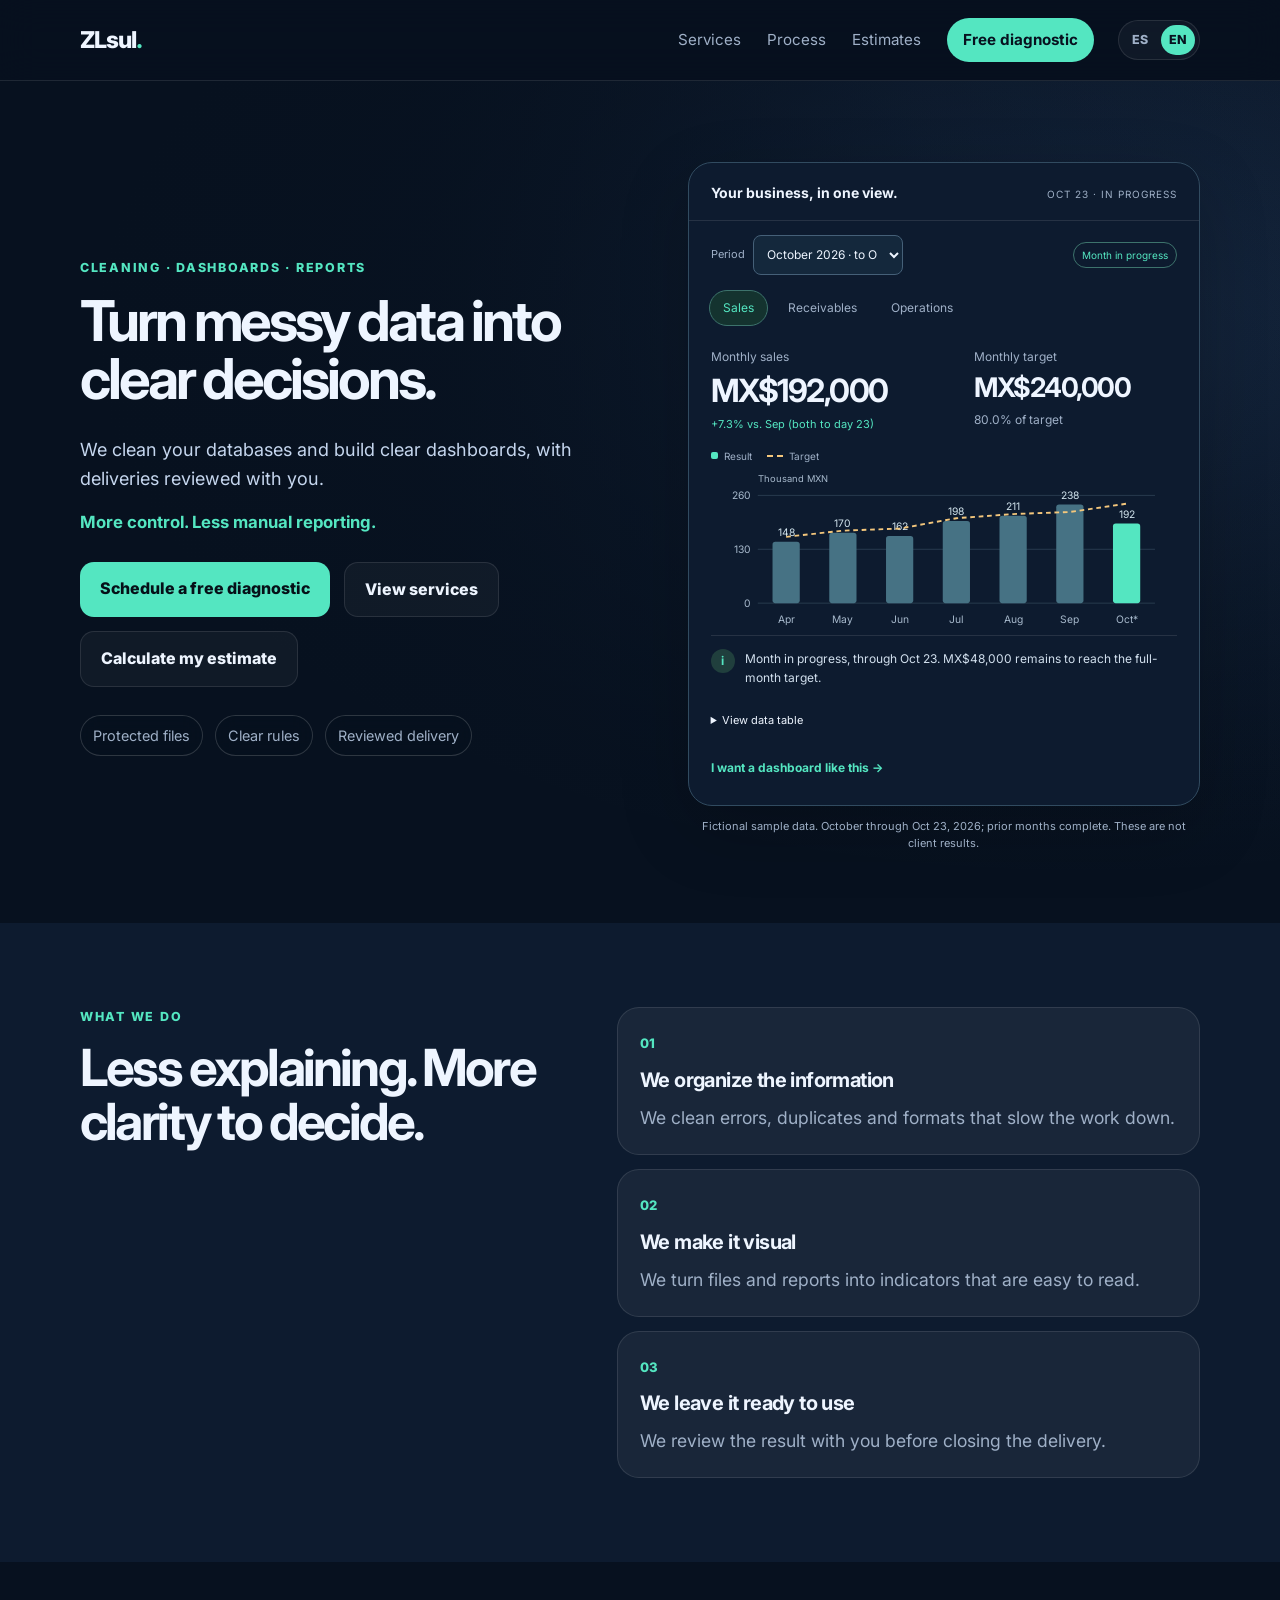
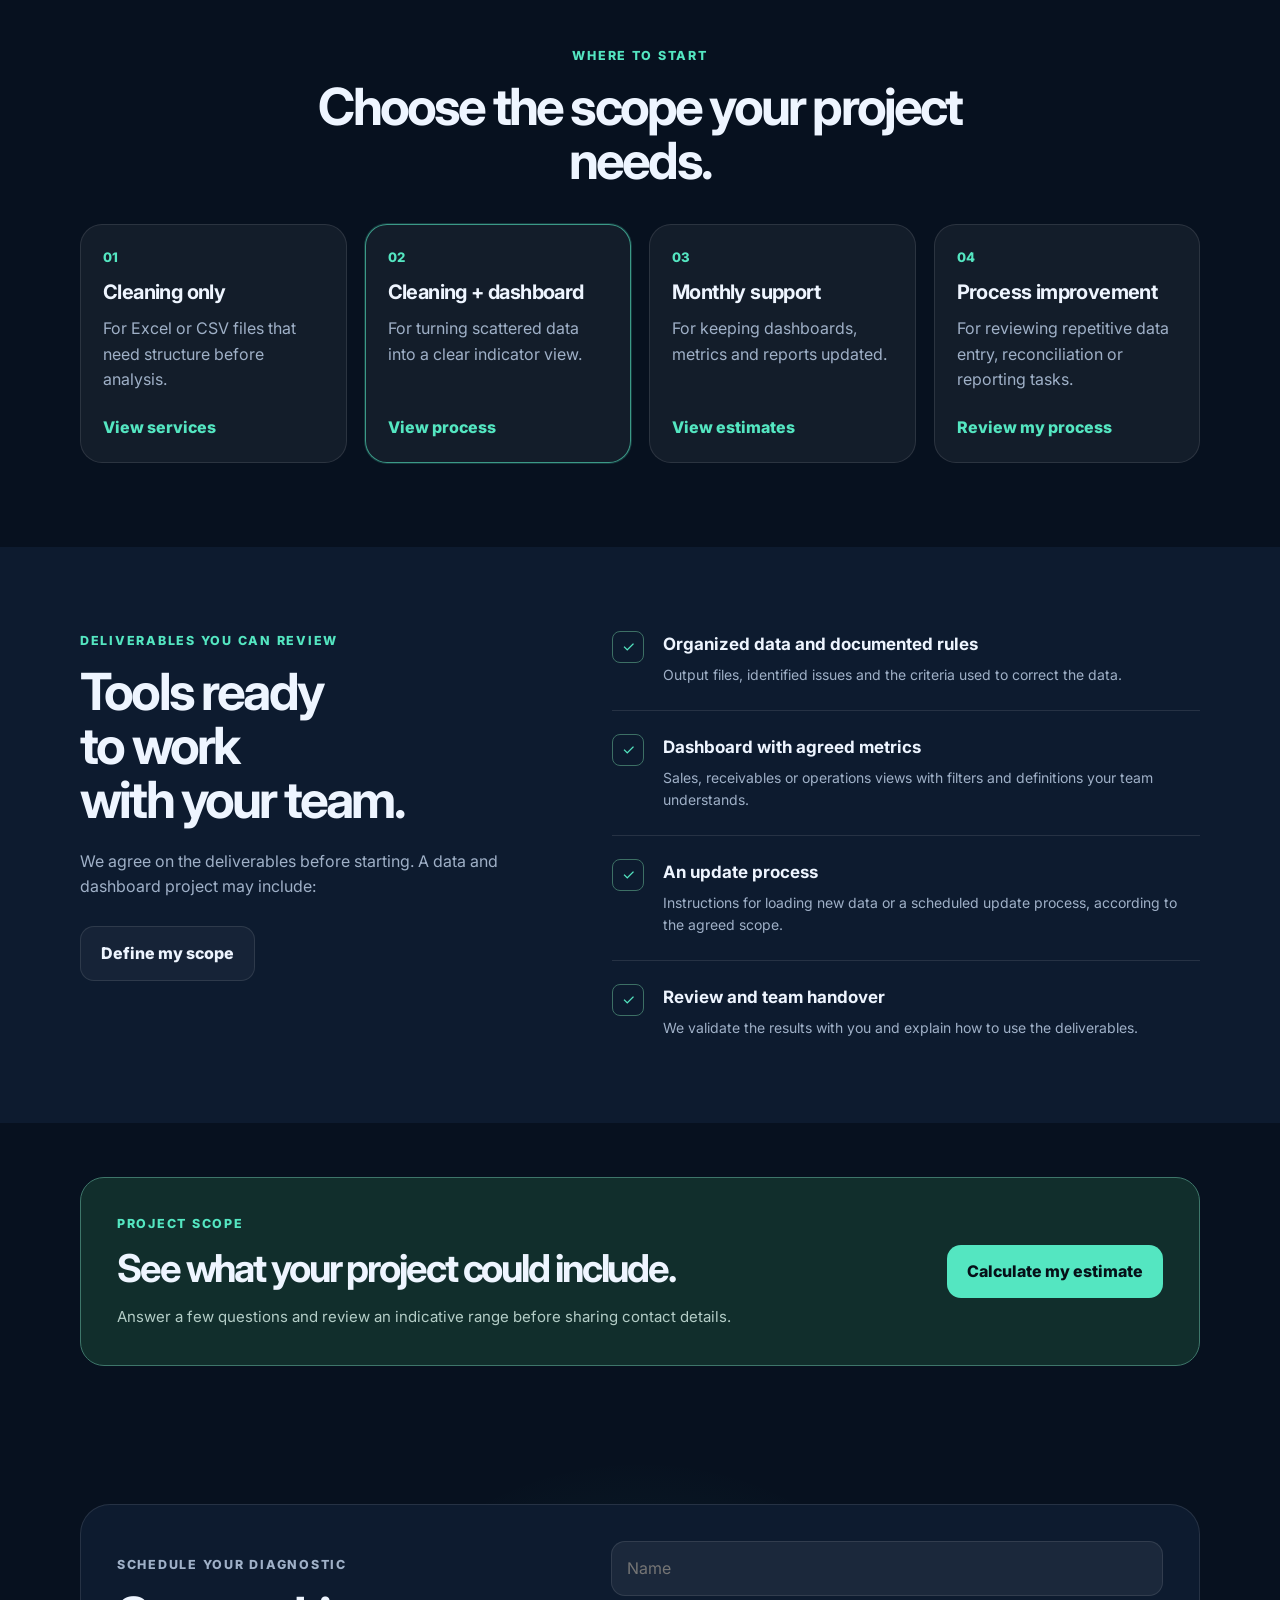
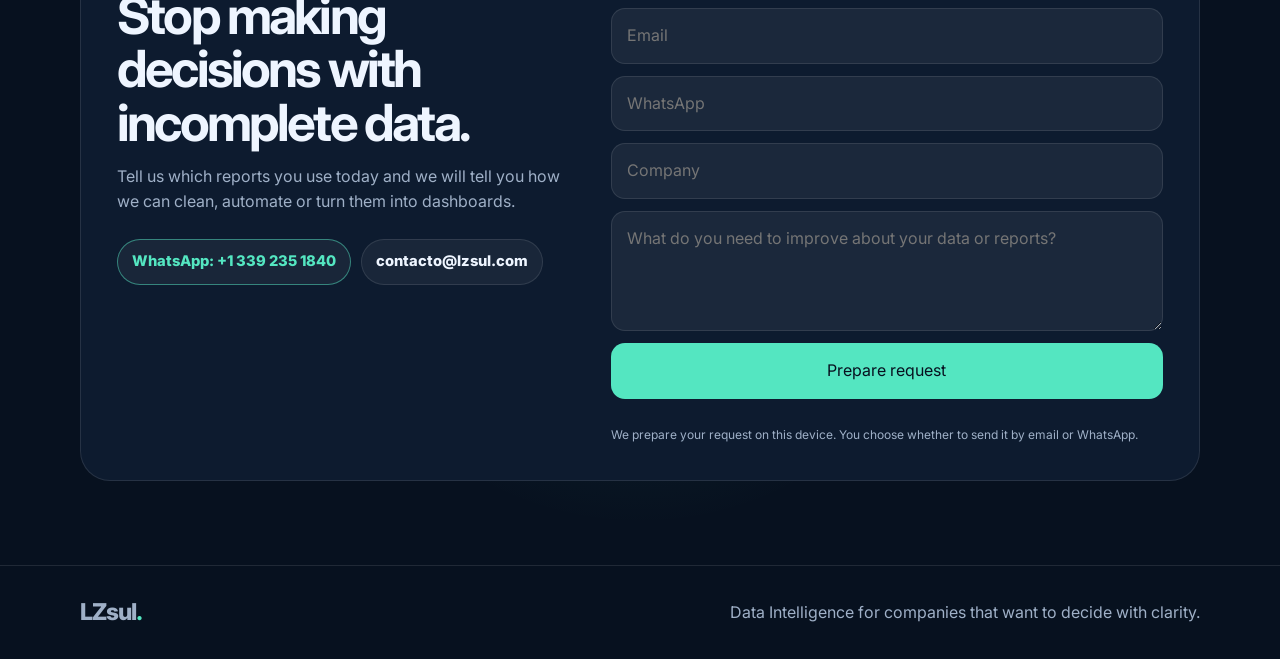
==== commit 655de62c: "Mejorar demo del inicio y agregar octubre al día 23 Añadir selector de periodo, comparación contra m" ====
--- a/index-en.html
+++ b/index-en.html
@@ -347,6 +347,13 @@
   .hero-text { font-size: 1.03rem; margin: 22px 0 28px; }
   .btn { width: 100%; justify-content: center; text-align: center; }
 }
+
+.dash-filter{padding:14px 22px 0;display:flex;align-items:center;justify-content:space-between;gap:12px;font-size:11px;color:var(--muted)}
+.dash-filter label{display:flex;align-items:center;gap:8px}.dash-filter select{background:#14283c;color:var(--text);border:1px solid #456078;border-radius:8px;padding:7px 9px;min-height:40px;font-size:12px;max-width:150px}
+.demo-status{font-size:10px;color:var(--accent);border:1px solid #3d736c;border-radius:999px;padding:4px 8px;white-space:nowrap}.demo-status[data-tone=attention]{color:#f4c77c;border-color:#79633f;background:#312a20}
+.demo-legend{font-size:10px;color:var(--muted);display:flex;gap:15px;align-items:center;margin:14px 0 0}.demo-legend span{display:inline-flex;align-items:center;gap:6px}.demo-legend .actual::before{content:'';height:7px;width:7px;border-radius:2px;background:var(--accent)}.demo-legend .target::before{content:'';width:16px;border-top:2px dashed #f4c77c}
+.dash-body .chart{margin-top:8px}.demo-details{margin-top:14px;font-size:11px;color:var(--muted)}.demo-details summary{cursor:pointer;min-height:40px;display:list-item;align-content:center;color:var(--text)}.demo-details table{border-collapse:collapse;width:100%;font-variant-numeric:tabular-nums;margin-bottom:12px}.demo-details th,.demo-details td{padding:7px 4px;border-bottom:1px solid var(--line);text-align:right}.demo-details th:first-child,.demo-details td:first-child{text-align:left}.demo-details caption{text-align:left;margin-bottom:8px}.demo-cta{display:inline-flex;align-items:center;min-height:40px;color:var(--accent);font-size:12px;font-weight:700;margin-top:6px}
+@media(max-width:540px){.dash-filter{padding-left:16px;padding-right:16px}.dash-filter label{gap:6px}.dash-top{flex-wrap:wrap}.dash-filter select{max-width:134px}.demo-status{font-size:9px;padding:4px 6px}}
 </style>
   <style>/* New components use the existing site palette and typography. */
 [hidden]{display:none!important}
@@ -428,7 +435,7 @@
             <span>Reviewed delivery</span>
           </div>
         </div>
-        <div class="hero-demo"><section class="dashboard" id="ejemplos" aria-label="Interactive sample dashboard"><div class="dash-top"><b>Your business, in one view.</b><span>DEMO / SEP 2026</span></div><div class="dash-tabs" role="tablist" aria-label="Sample dashboard"><button id="tab-ventas" role="tab" aria-selected="true" aria-controls="demo-panel" data-demo="ventas">Sales</button><button id="tab-cobranza" role="tab" aria-selected="false" aria-controls="demo-panel" data-demo="cobranza" tabindex="-1">Receivables</button><button id="tab-operacion" role="tab" aria-selected="false" aria-controls="demo-panel" data-demo="operacion" tabindex="-1">Operations</button></div><div class="dash-body" id="demo-panel" role="tabpanel" aria-labelledby="tab-ventas"><div class="dash-stats" aria-live="polite"><div><p class="dash-label" id="metric-label">Monthly sales</p><p class="dash-value" id="metric-value">$238,000</p><p class="dash-note" id="metric-note">8.2% above the monthly target</p></div><div><p class="dash-label" id="second-label">Monthly target</p><p class="dash-value small" id="second-value">$220,000</p><p class="dash-label" id="second-note">Amounts in MXN</p></div></div><div class="chart" id="demo-chart"></div><div class="dash-bottom"><i aria-hidden="true">i</i><span id="demo-insight">Compare monthly results with your target and identify changes early.</span></div></div></section><p class="demo-caption">Fictional data illustrating a deliverable. These are not client results.</p></div>
+        <div class="hero-demo"><section class="dashboard" id="ejemplos" aria-label="Interactive sample dashboard"><div class="dash-top"><b>Your business, in one view.</b><span id="demo-cutoff">OCT 23 · SAMPLE DATA</span></div><div class="dash-filter"><label for="demo-period">Period <select id="demo-period"><option value="3">July 2026</option><option value="4">August 2026</option><option value="5">September 2026</option><option value="6" selected>October 2026 · to Oct 23</option></select></label><span class="demo-status" id="demo-status"></span></div><div class="dash-tabs" role="tablist" aria-label="Sample dashboard"><button id="tab-ventas" role="tab" aria-selected="true" aria-controls="demo-panel" data-demo="ventas">Sales</button><button id="tab-cobranza" role="tab" aria-selected="false" aria-controls="demo-panel" data-demo="cobranza" tabindex="-1">Receivables</button><button id="tab-operacion" role="tab" aria-selected="false" aria-controls="demo-panel" data-demo="operacion" tabindex="-1">Operations</button></div><div class="dash-body" id="demo-panel" role="tabpanel" aria-labelledby="tab-ventas"><div class="dash-stats" aria-live="polite"><div><p class="dash-label" id="metric-label">Monthly sales</p><p class="dash-value" id="metric-value">$238,000</p><p class="dash-note" id="metric-note">8.2% above the monthly target</p></div><div><p class="dash-label" id="second-label">Monthly target</p><p class="dash-value small" id="second-value">$220,000</p><p class="dash-label" id="second-note">Amounts in MXN</p></div></div><div class="demo-legend" aria-label="Chart legend"><span class="actual">Result</span><span class="target" id="demo-target-legend">Target</span></div><div class="chart" id="demo-chart"></div><div class="dash-bottom"><i aria-hidden="true">i</i><span id="demo-insight">Compare monthly results with your target and identify changes early.</span></div><details class="demo-details"><summary>View data table</summary><table><caption id="demo-table-caption"></caption><thead id="demo-table-head"></thead><tbody id="demo-table-body"></tbody></table></details><a class="demo-cta" href="planes-en.html?servicio=control#cotizador">I want a dashboard like this →</a></div></section><p class="demo-caption">Fictional sample data. October through Oct 23, 2026; prior months complete. These are not client results.</p></div>
       </div>
     </section>
 
@@ -518,17 +525,51 @@
 (()=>{
 const $=id=>document.getElementById(id);
 const en=document.documentElement.lang==='en';
+
 if($('demo-chart')){
-const dataset={
-ventas:{label:'Monthly sales',value:'$238,000',note:'8.2% above the monthly target',secondLabel:'Monthly target',secondValue:'$220,000',secondNote:'Amounts in MXN',values:[148,170,162,198,211,238],labels:['Apr','May','Jun','Jul','Aug','Sep'],axis:['0','125','250'],max:250,unit:'Thousands of MXN',insight:'Compare monthly results with your target and identify changes early.'},
-cobranza:{label:'Outstanding balance',value:'$186,000',note:'$52,000 need follow-up due to overdue status',secondLabel:'Overdue receivables',secondValue:'28.0%',secondNote:'Of the total outstanding balance',values:[134,25,17,10],labels:['Not due','1–30 days','31–60 days','61+ days'],axis:['0','75','150'],max:150,unit:'Thousands of MXN',insight:'Prioritize follow-up by balance age. The amounts total $186,000.'},
-operacion:{label:'On-time deliveries',value:'92.0%',note:'230 of 250 deliveries this month',secondLabel:'Late deliveries',secondValue:'20',secondNote:'8.0% of this month total',values:[84,87,86,90,89,92],labels:['Apr','May','Jun','Jul','Aug','Sep'],axis:['0','50','100'],max:100,unit:'% on time',insight:'Review on-time performance and identify periods that need attention.'}
+const DEMO={
+ sales:[148,170,162,198,211,238,192], targets:[160,175,180,205,215,220,240],
+ deliveries:[210,218,215,225,223,230,174], totals:[250,250,250,250,250,250,180],
+ receivables:{3:[133,35,24,18],4:[135,30,20,13],5:[134,25,17,10],6:[126,22,14,8]}
 };
-function drawDemo(key){const d=dataset[key];for(const [id,value]of Object.entries({'metric-label':d.label,'metric-value':d.value,'metric-note':d.note,'second-label':d.secondLabel,'second-value':d.secondValue,'second-note':d.secondNote,'demo-insight':d.insight}))$(id).textContent=value;document.querySelectorAll('[data-demo]').forEach(b=>{const active=b.dataset.demo===key;b.setAttribute('aria-selected',String(active));b.tabIndex=active?0:-1;});$('demo-panel').setAttribute('aria-labelledby','tab-'+key);const width=Math.max(230,document.getElementById('demo-chart').clientWidth),height=162,left=36,right=8,top=24,bottom=130,w=width-left-right,slot=w/d.values.length;const lines=[0,.5,1].map((f,i)=>{const y=bottom-f*(bottom-top);return `<line x1="${left}" y1="${y}" x2="${width-right}" y2="${y}" stroke="#293c50"/><text x="${left-8}" y="${y+4}" text-anchor="end" fill="#a8bacd" font-size="11">${d.axis[i]}</text>`;}).join('');const bars=d.values.map((v,i)=>{const barW=slot*.48,x=left+i*slot+(slot-barW)/2,h=v/d.max*(bottom-top);return `<rect x="${x}" y="${bottom-h}" width="${barW}" height="${h}" rx="3" fill="${i===d.values.length-1?'#54e6c1':'#355f71'}"><title>${d.labels[i]}: ${v} ${d.unit}</title></rect><text x="${x+barW/2}" y="${bottom-h-5}" fill="#d4e6ef" text-anchor="middle" font-size="11">${v}</text><text x="${x+barW/2}" y="150" fill="#a8bacd" text-anchor="middle" font-size="11">${d.labels[i]}</text>`;}).join('');$('demo-chart').innerHTML=`<svg viewBox="0 0 ${width} ${height}" role="img" aria-label="${d.label}. ${d.values.map((v,i)=>d.labels[i]+': '+v+' '+d.unit).join('; ')}"><text x="${left}" y="10" fill="#a8bacd" font-size="11">${d.unit}</text>${lines}${bars}</svg>`;}
+const months=en?['Apr','May','Jun','Jul','Aug','Sep','Oct*']:['Abr','May','Jun','Jul','Ago','Sep','Oct*'];
+const currency=n=>new Intl.NumberFormat(en?'en-US':'es-MX',{style:'currency',currency:'MXN',maximumFractionDigits:0}).format(n);
+const pct=n=>n.toFixed(1)+'%';
+let activeDemo='ventas';
+function demoData(key,end){
+ const labels=months.slice(0,end+1), values=DEMO.sales.slice(0,end+1), target=DEMO.targets[end], sales=DEMO.sales[end];
+ if(key==='ventas'){
+  const delta=(sales/(end===6?179:DEMO.sales[end-1])-1)*100,gap=sales-target,met=gap>=0;
+  return {label:en?'Monthly sales':'Ventas del mes',value:currency(sales*1000),note:(delta>=0?'+':'')+pct(delta)+(end===6?(en?' vs. Sep (both to day 23)':' vs. sep (ambos al día 23)'):(en?' vs. previous month':' vs. mes anterior')),secondLabel:en?'Monthly target':'Meta del mes',secondValue:currency(target*1000),secondNote:pct(sales/target*100)+(en?' of target':' de cumplimiento'),values,labels,max:260,unit:en?'Thousand MXN':'Miles de MXN',targets:DEMO.targets.slice(0,end+1),status:end===6?(en?'Month in progress':'Mes en curso'):met?(en?'Target reached':'Meta alcanzada'):(en?'Below target':'Bajo la meta'),tone:end===6?'progress':met?'positive':'attention',insight:end===6?(en?`Month in progress, through Oct 23. ${currency(-gap*1000)} remains to reach the full-month target.`:`Mes en curso, al 23 de octubre. Faltan ${currency(-gap*1000)} para la meta del mes completo.`):met?(en?`Sales exceed the target by ${currency(gap*1000)}. Check which products sustained the growth.`:`Las ventas superan la meta por ${currency(gap*1000)}. Revisa qué productos sostuvieron el crecimiento.`):(en?`${currency(-gap*1000)} below target. Review the sales pipeline before month-end.`:`Faltan ${currency(-gap*1000)} para la meta. Revisa las oportunidades de venta antes del cierre.`),headers:[en?'Month':'Mes',en?'Sales (MXN)':'Ventas (MXN)',en?'Target (MXN)':'Meta (MXN)'],rows:values.map((v,i)=>[months[i],currency(v*1000),currency(DEMO.targets[i]*1000)])};
+ }
+ if(key==='cobranza'){
+  const buckets=DEMO.receivables[end],total=buckets.reduce((a,b)=>a+b,0),overdue=total-buckets[0];
+  const names=en?['Not due','1–30 days','31–60 days','61+ days']:['Por vencer','1–30 días','31–60 días','61+ días'];
+  return {label:en?'Outstanding balance':'Saldo pendiente',value:currency(total*1000),note:currency(overdue*1000)+(en?' past due':' vencidos'),secondLabel:en?'Past-due balance':'Cartera vencida',secondValue:pct(overdue/total*100),secondNote:en?'Of the outstanding balance':'Del saldo pendiente',values:buckets,labels:en?['Not due','1–30','31–60','61+']:['Por vencer','1–30','31–60','61+'],max:150,unit:en?'Thousand MXN · days past due':'Miles de MXN · días de atraso',targets:null,status:en?'Collection priority':'Priorizar cobranza',tone:'attention',insight:en?`${currency(buckets[3]*1000)} is more than 60 days overdue. Start follow-up with these accounts.`:`Hay ${currency(buckets[3]*1000)} con más de 60 días de atraso. Empieza el seguimiento por estas cuentas.`,headers:[en?'Aging':'Antigüedad',en?'Balance (MXN)':'Saldo (MXN)',en?'Share':'Proporción'],rows:buckets.map((v,i)=>[names[i],currency(v*1000),pct(v/total*100)])};
+ }
+ const onTime=DEMO.deliveries[end],total=DEMO.totals[end],rate=onTime/total*100,late=total-onTime,missing=Math.max(0,Math.ceil(total*.95)-onTime);
+ return {label:en?'On-time deliveries':'Entregas a tiempo',value:pct(rate),note:en?`${onTime} of ${total} deliveries`:`${onTime} de ${total} entregas`,secondLabel:en?'Late deliveries':'Entregas tardías',secondValue:String(late),secondNote:en?'On-time target: 95%':'Meta de puntualidad: 95%',values:DEMO.deliveries.slice(0,end+1).map((v,i)=>v/DEMO.totals[i]*100),labels,max:100,unit:en?'% on time':'% a tiempo',targets:labels.map(()=>95),status:rate>=95?(en?'Target reached':'Meta alcanzada'):(en?'Below target':'Bajo la meta'),tone:rate>=95?'positive':'attention',insight:rate>=95?(en?`On-time performance exceeds 95%. Review the ${late} delays to sustain the result.`:`La puntualidad supera el 95%. Revisa los ${late} retrasos para sostener el resultado.`):(en?`${missing} more on-time deliveries were needed to reach 95%. Review the causes of the ${late} delays.`:`Se necesitaban ${missing} entregas puntuales más para llegar al 95%. Revisa las causas de los ${late} retrasos.`),headers:[en?'Month':'Mes',en?'On time / total':'Puntuales / total',en?'On time':'Puntualidad'],rows:labels.map((m,i)=>[m,`${DEMO.deliveries[i]} / ${DEMO.totals[i]}`,pct(DEMO.deliveries[i]/DEMO.totals[i]*100)])};
+}
+function drawDemo(key){
+ activeDemo=key;const end=Number($('demo-period').value),d=demoData(key,end);
+ for(const[id,value]of Object.entries({'metric-label':d.label,'metric-value':d.value,'metric-note':d.note,'second-label':d.secondLabel,'second-value':d.secondValue,'second-note':d.secondNote,'demo-insight':d.insight,'demo-status':d.status}))$(id).textContent=value;
+ $('demo-cutoff').textContent=end===6?(en?'OCT 23 · IN PROGRESS':'23 OCT · MES EN CURSO'):(months[end].toUpperCase()+' 2026 · '+(en?'COMPLETE':'CERRADO'));$('demo-status').dataset.tone=d.tone;$('demo-target-legend').hidden=!d.targets;
+ document.querySelectorAll('[data-demo]').forEach(b=>{const active=b.dataset.demo===key;b.setAttribute('aria-selected',String(active));b.tabIndex=active?0:-1;});
+ $('demo-panel').setAttribute('aria-labelledby','tab-'+key);
+ const width=Math.max(230,$('demo-chart').clientWidth),height=174,left=34,right=8,top=25,bottom=140,w=width-left-right,slot=w/d.values.length,y=v=>bottom-v/d.max*(bottom-top);
+ const lines=[0,.5,1].map(f=>`<line x1="${left}" y1="${y(f*d.max)}" x2="${width-right}" y2="${y(f*d.max)}" stroke="#293c50"/><text x="${left-7}" y="${y(f*d.max)+4}" text-anchor="end" fill="#a8bacd" font-size="11">${f*d.max}</text>`).join('');
+ const bars=d.values.map((v,i)=>{const barW=slot*.48,x=left+i*slot+(slot-barW)/2;return `<rect x="${x}" y="${y(v)}" width="${barW}" height="${bottom-y(v)}" rx="3" fill="${i===d.values.length-1?'#54e6c1':'#467284'}"><title>${d.labels[i]}: ${v.toFixed(v%1?1:0)} ${d.unit}</title></rect><text x="${x+barW/2}" y="${y(v)-6}" fill="#d4e6ef" text-anchor="middle" font-size="11">${v.toFixed(v%1?1:0)}</text><text x="${x+barW/2}" y="161" fill="#a8bacd" text-anchor="middle" font-size="11">${d.labels[i]}</text>`;}).join('');
+ const targetLine=d.targets?`<polyline points="${d.targets.map((v,i)=>`${left+slot*(i+.5)},${y(v)}`).join(' ')}" fill="none" stroke="#f4c77c" stroke-width="2" stroke-dasharray="5 4"/>`:'';
+ const desc=d.labels.map((m,i)=>`${m}: ${d.values[i].toFixed(d.values[i]%1?1:0)} ${d.unit}${d.targets?`; ${en?'target':'meta'}: ${d.targets[i]}`:''}`).join('. ');
+ $('demo-chart').innerHTML=`<svg viewBox="0 0 ${width} ${height}" role="img" aria-labelledby="demo-chart-title demo-chart-desc"><title id="demo-chart-title">${d.label} · ${months[end]} 2026</title><desc id="demo-chart-desc">${desc}</desc><text x="${left}" y="11" fill="#a8bacd" font-size="10">${d.unit}</text>${lines}${bars}${targetLine}</svg>`;
+ const row=(cells,heading=false)=>{const tr=document.createElement('tr');cells.forEach(t=>{const td=document.createElement(heading?'th':'td');td.textContent=t;if(heading)td.scope='col';tr.append(td);});return tr;};
+ $('demo-table-head').replaceChildren(row(d.headers,true));$('demo-table-body').replaceChildren(...d.rows.map(r=>row(r)));
+ $('demo-table-caption').textContent=(en?'Sample data through ':'Datos de ejemplo hasta ')+months[end]+' 2026'+(end===6?(en?' · *October through day 23; prior months complete.':' · *Octubre al día 23; meses anteriores completos.'):'');
+}
 document.querySelectorAll('[data-demo]').forEach((b,i,all)=>{b.addEventListener('click',()=>drawDemo(b.dataset.demo));b.addEventListener('keydown',e=>{let n=i;if(e.key==='ArrowRight')n=(i+1)%all.length;else if(e.key==='ArrowLeft')n=(i+all.length-1)%all.length;else if(e.key==='Home')n=0;else if(e.key==='End')n=all.length-1;else return;e.preventDefault();all[n].focus();drawDemo(all[n].dataset.demo);});});
-
-drawDemo('ventas');
-new ResizeObserver(()=>drawDemo(document.querySelector('[data-demo][aria-selected=true]').dataset.demo)).observe($('demo-chart'));
+$('demo-period').addEventListener('change',()=>drawDemo(activeDemo));
+drawDemo(activeDemo);
+if(typeof ResizeObserver!=='undefined')new ResizeObserver(()=>drawDemo(activeDemo)).observe($('demo-chart'));
 }
 const CONTACT_EMAIL='contacto@lzsul.com';
 const CONTACT_WHATSAPP_NUMBER='13392351840';
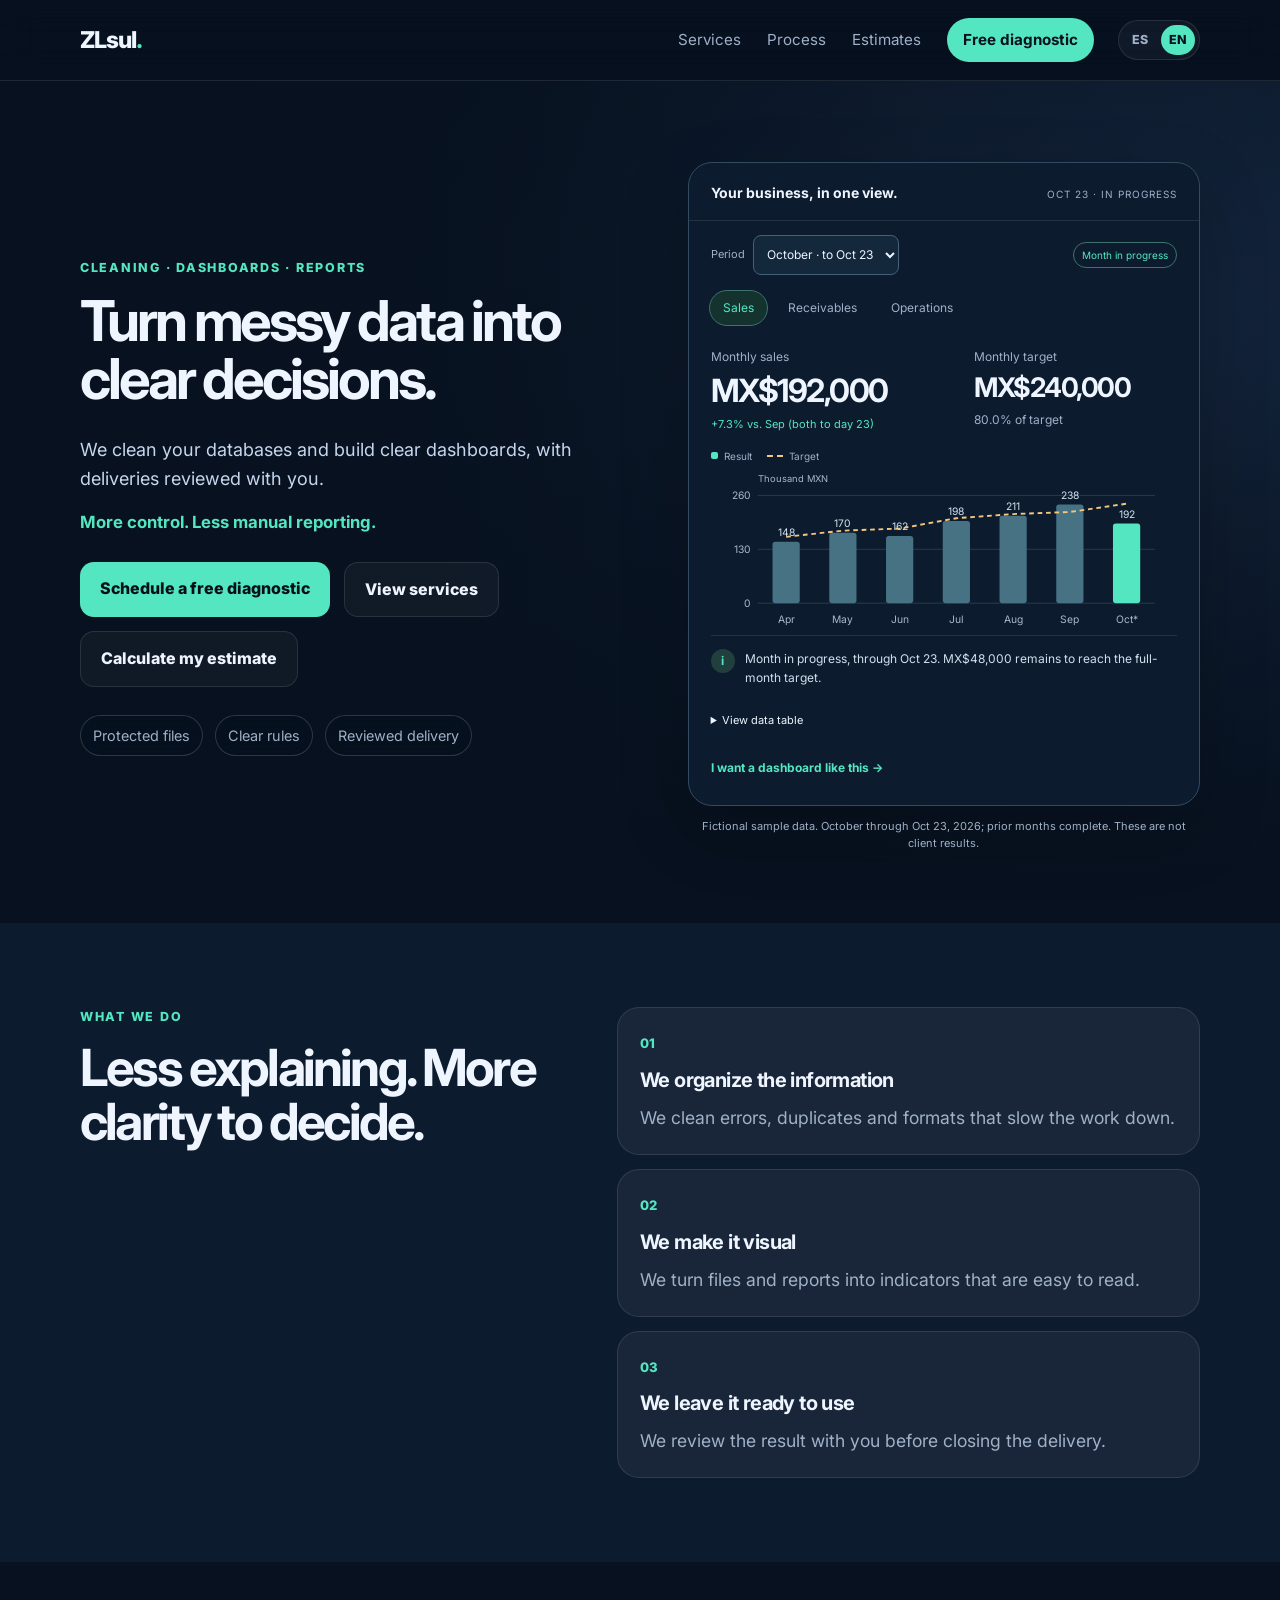
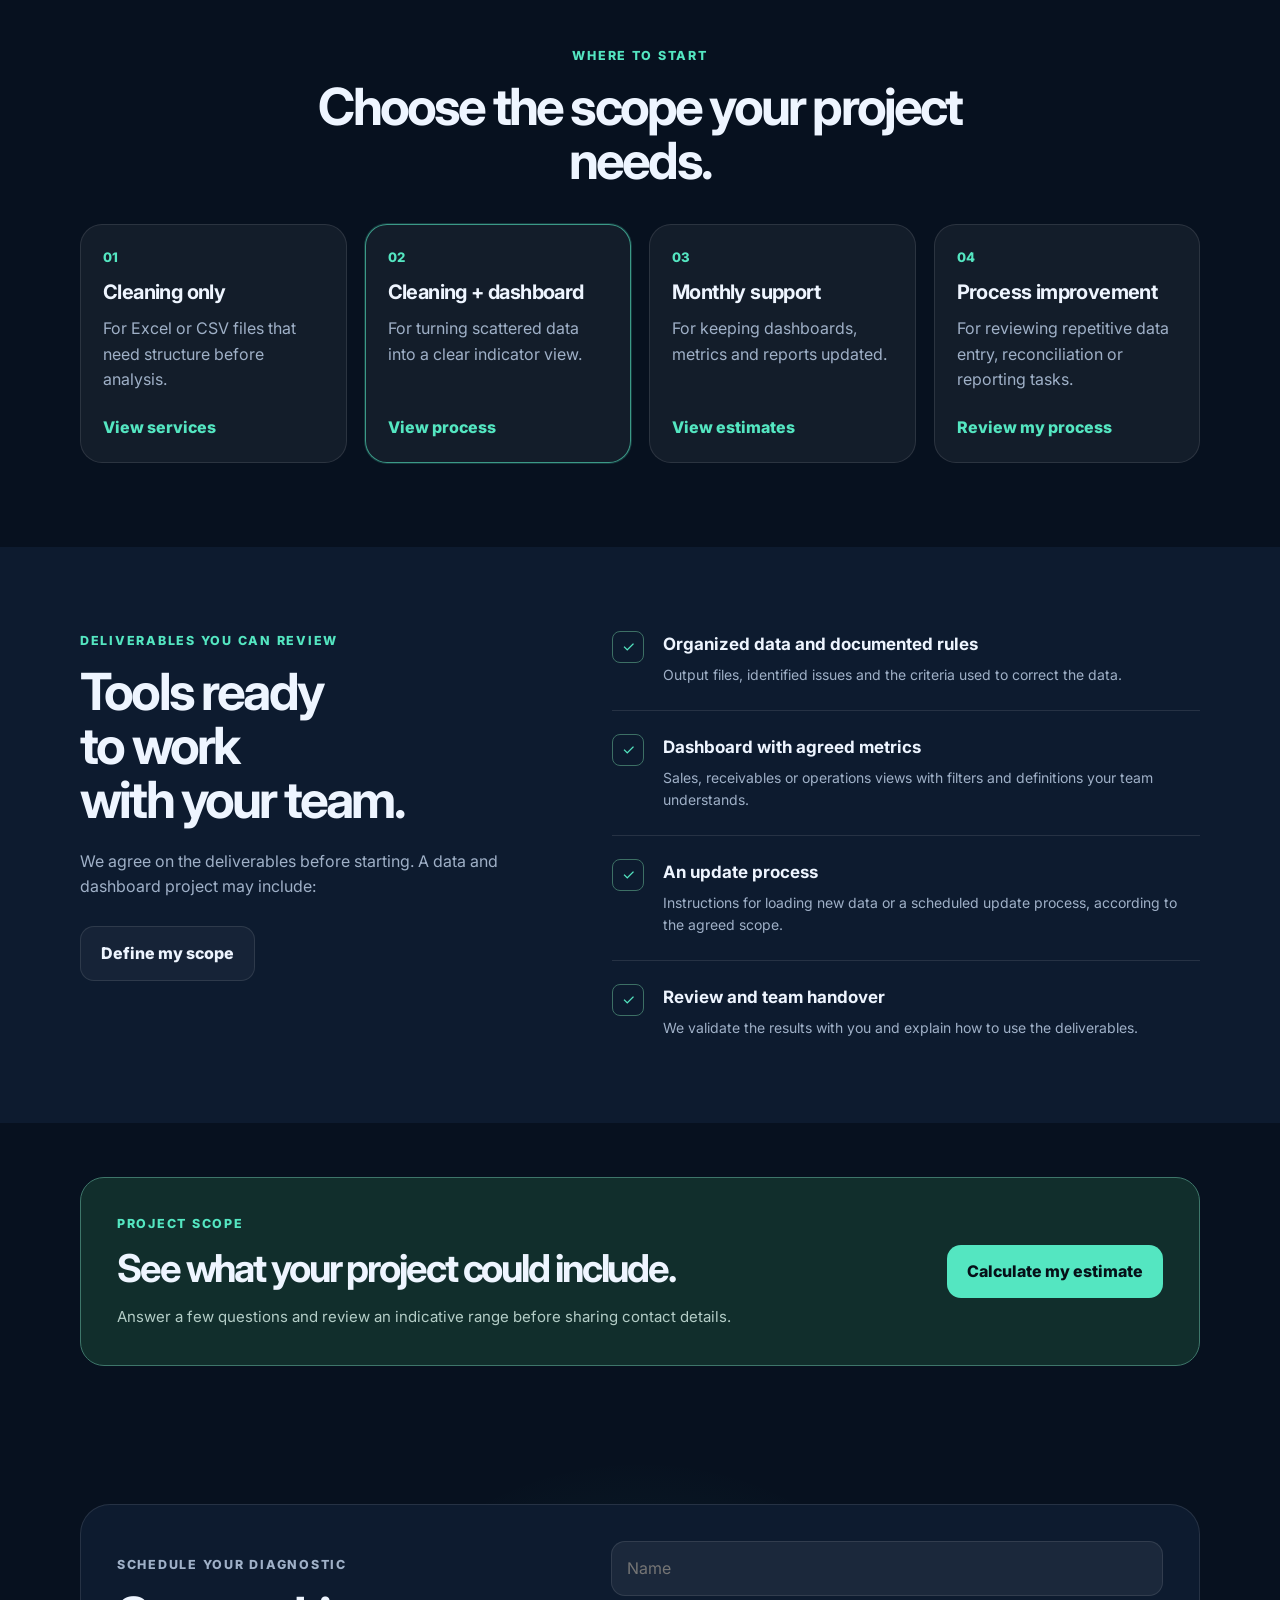
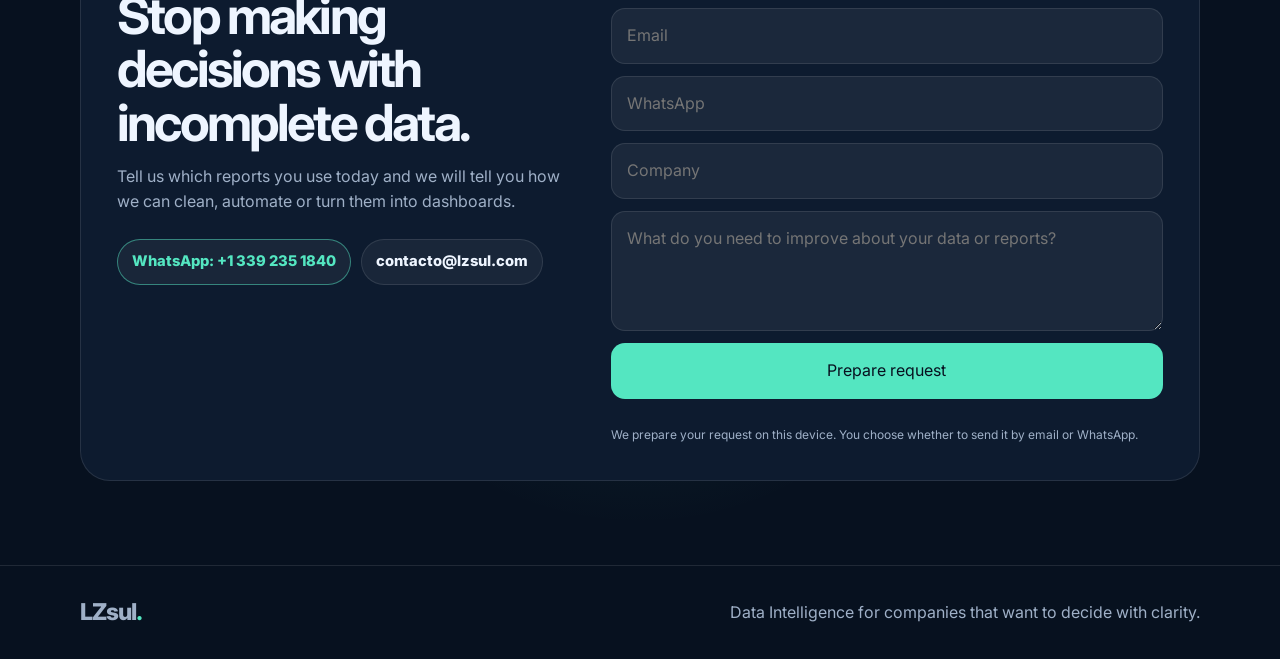
==== commit 22300439: "Mostrar completa la fecha del selector de periodo" ====
--- a/index-en.html
+++ b/index-en.html
@@ -349,7 +349,7 @@
 }
 
 .dash-filter{padding:14px 22px 0;display:flex;align-items:center;justify-content:space-between;gap:12px;font-size:11px;color:var(--muted)}
-.dash-filter label{display:flex;align-items:center;gap:8px}.dash-filter select{background:#14283c;color:var(--text);border:1px solid #456078;border-radius:8px;padding:7px 9px;min-height:40px;font-size:12px;max-width:150px}
+.dash-filter label{display:flex;align-items:center;gap:8px}.dash-filter select{background:#14283c;color:var(--text);border:1px solid #456078;border-radius:8px;padding:7px 9px;min-height:40px;font-size:12px;max-width:190px}
 .demo-status{font-size:10px;color:var(--accent);border:1px solid #3d736c;border-radius:999px;padding:4px 8px;white-space:nowrap}.demo-status[data-tone=attention]{color:#f4c77c;border-color:#79633f;background:#312a20}
 .demo-legend{font-size:10px;color:var(--muted);display:flex;gap:15px;align-items:center;margin:14px 0 0}.demo-legend span{display:inline-flex;align-items:center;gap:6px}.demo-legend .actual::before{content:'';height:7px;width:7px;border-radius:2px;background:var(--accent)}.demo-legend .target::before{content:'';width:16px;border-top:2px dashed #f4c77c}
 .dash-body .chart{margin-top:8px}.demo-details{margin-top:14px;font-size:11px;color:var(--muted)}.demo-details summary{cursor:pointer;min-height:40px;display:list-item;align-content:center;color:var(--text)}.demo-details table{border-collapse:collapse;width:100%;font-variant-numeric:tabular-nums;margin-bottom:12px}.demo-details th,.demo-details td{padding:7px 4px;border-bottom:1px solid var(--line);text-align:right}.demo-details th:first-child,.demo-details td:first-child{text-align:left}.demo-details caption{text-align:left;margin-bottom:8px}.demo-cta{display:inline-flex;align-items:center;min-height:40px;color:var(--accent);font-size:12px;font-weight:700;margin-top:6px}
@@ -435,7 +435,7 @@
             <span>Reviewed delivery</span>
           </div>
         </div>
-        <div class="hero-demo"><section class="dashboard" id="ejemplos" aria-label="Interactive sample dashboard"><div class="dash-top"><b>Your business, in one view.</b><span id="demo-cutoff">OCT 23 · SAMPLE DATA</span></div><div class="dash-filter"><label for="demo-period">Period <select id="demo-period"><option value="3">July 2026</option><option value="4">August 2026</option><option value="5">September 2026</option><option value="6" selected>October 2026 · to Oct 23</option></select></label><span class="demo-status" id="demo-status"></span></div><div class="dash-tabs" role="tablist" aria-label="Sample dashboard"><button id="tab-ventas" role="tab" aria-selected="true" aria-controls="demo-panel" data-demo="ventas">Sales</button><button id="tab-cobranza" role="tab" aria-selected="false" aria-controls="demo-panel" data-demo="cobranza" tabindex="-1">Receivables</button><button id="tab-operacion" role="tab" aria-selected="false" aria-controls="demo-panel" data-demo="operacion" tabindex="-1">Operations</button></div><div class="dash-body" id="demo-panel" role="tabpanel" aria-labelledby="tab-ventas"><div class="dash-stats" aria-live="polite"><div><p class="dash-label" id="metric-label">Monthly sales</p><p class="dash-value" id="metric-value">$238,000</p><p class="dash-note" id="metric-note">8.2% above the monthly target</p></div><div><p class="dash-label" id="second-label">Monthly target</p><p class="dash-value small" id="second-value">$220,000</p><p class="dash-label" id="second-note">Amounts in MXN</p></div></div><div class="demo-legend" aria-label="Chart legend"><span class="actual">Result</span><span class="target" id="demo-target-legend">Target</span></div><div class="chart" id="demo-chart"></div><div class="dash-bottom"><i aria-hidden="true">i</i><span id="demo-insight">Compare monthly results with your target and identify changes early.</span></div><details class="demo-details"><summary>View data table</summary><table><caption id="demo-table-caption"></caption><thead id="demo-table-head"></thead><tbody id="demo-table-body"></tbody></table></details><a class="demo-cta" href="planes-en.html?servicio=control#cotizador">I want a dashboard like this →</a></div></section><p class="demo-caption">Fictional sample data. October through Oct 23, 2026; prior months complete. These are not client results.</p></div>
+        <div class="hero-demo"><section class="dashboard" id="ejemplos" aria-label="Interactive sample dashboard"><div class="dash-top"><b>Your business, in one view.</b><span id="demo-cutoff">OCT 23 · SAMPLE DATA</span></div><div class="dash-filter"><label for="demo-period">Period <select id="demo-period"><option value="3">July 2026</option><option value="4">August 2026</option><option value="5">September 2026</option><option value="6" selected>October · to Oct 23</option></select></label><span class="demo-status" id="demo-status"></span></div><div class="dash-tabs" role="tablist" aria-label="Sample dashboard"><button id="tab-ventas" role="tab" aria-selected="true" aria-controls="demo-panel" data-demo="ventas">Sales</button><button id="tab-cobranza" role="tab" aria-selected="false" aria-controls="demo-panel" data-demo="cobranza" tabindex="-1">Receivables</button><button id="tab-operacion" role="tab" aria-selected="false" aria-controls="demo-panel" data-demo="operacion" tabindex="-1">Operations</button></div><div class="dash-body" id="demo-panel" role="tabpanel" aria-labelledby="tab-ventas"><div class="dash-stats" aria-live="polite"><div><p class="dash-label" id="metric-label">Monthly sales</p><p class="dash-value" id="metric-value">$238,000</p><p class="dash-note" id="metric-note">8.2% above the monthly target</p></div><div><p class="dash-label" id="second-label">Monthly target</p><p class="dash-value small" id="second-value">$220,000</p><p class="dash-label" id="second-note">Amounts in MXN</p></div></div><div class="demo-legend" aria-label="Chart legend"><span class="actual">Result</span><span class="target" id="demo-target-legend">Target</span></div><div class="chart" id="demo-chart"></div><div class="dash-bottom"><i aria-hidden="true">i</i><span id="demo-insight">Compare monthly results with your target and identify changes early.</span></div><details class="demo-details"><summary>View data table</summary><table><caption id="demo-table-caption"></caption><thead id="demo-table-head"></thead><tbody id="demo-table-body"></tbody></table></details><a class="demo-cta" href="planes-en.html?servicio=control#cotizador">I want a dashboard like this →</a></div></section><p class="demo-caption">Fictional sample data. October through Oct 23, 2026; prior months complete. These are not client results.</p></div>
       </div>
     </section>
 
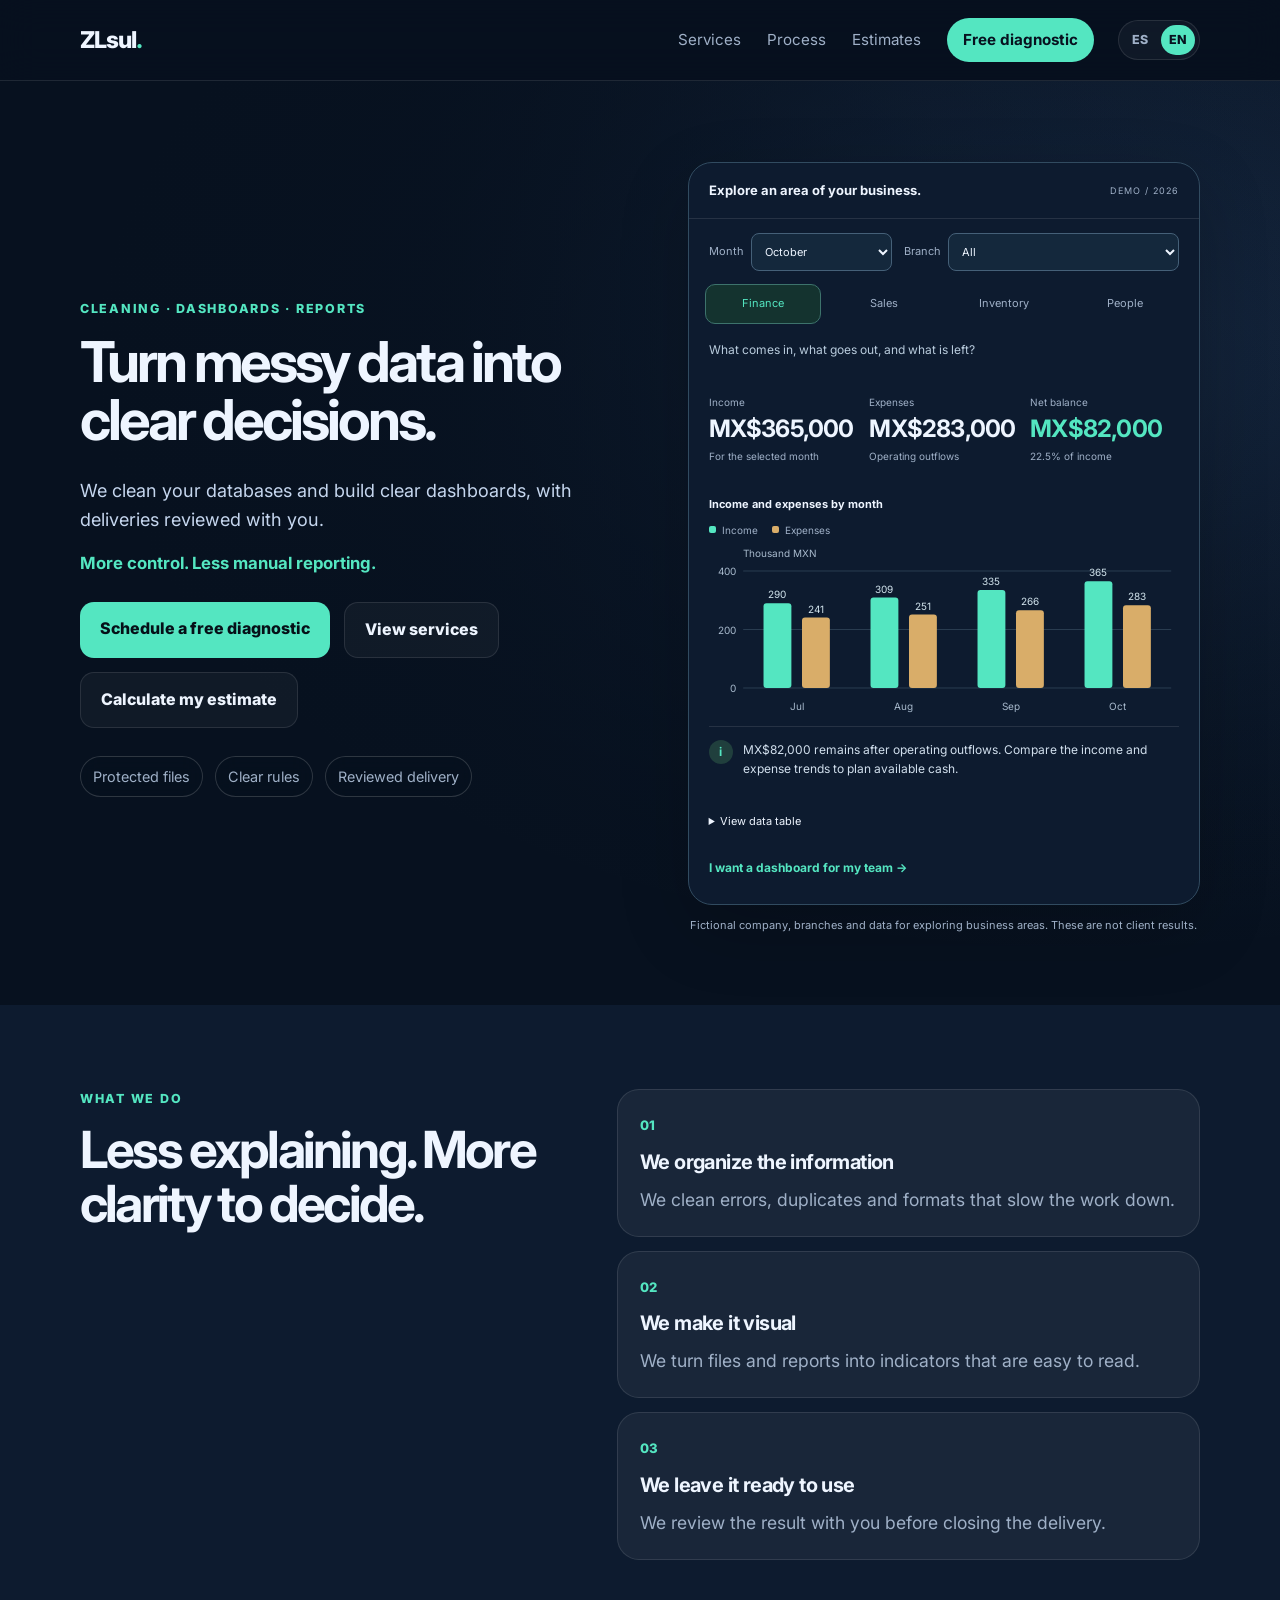
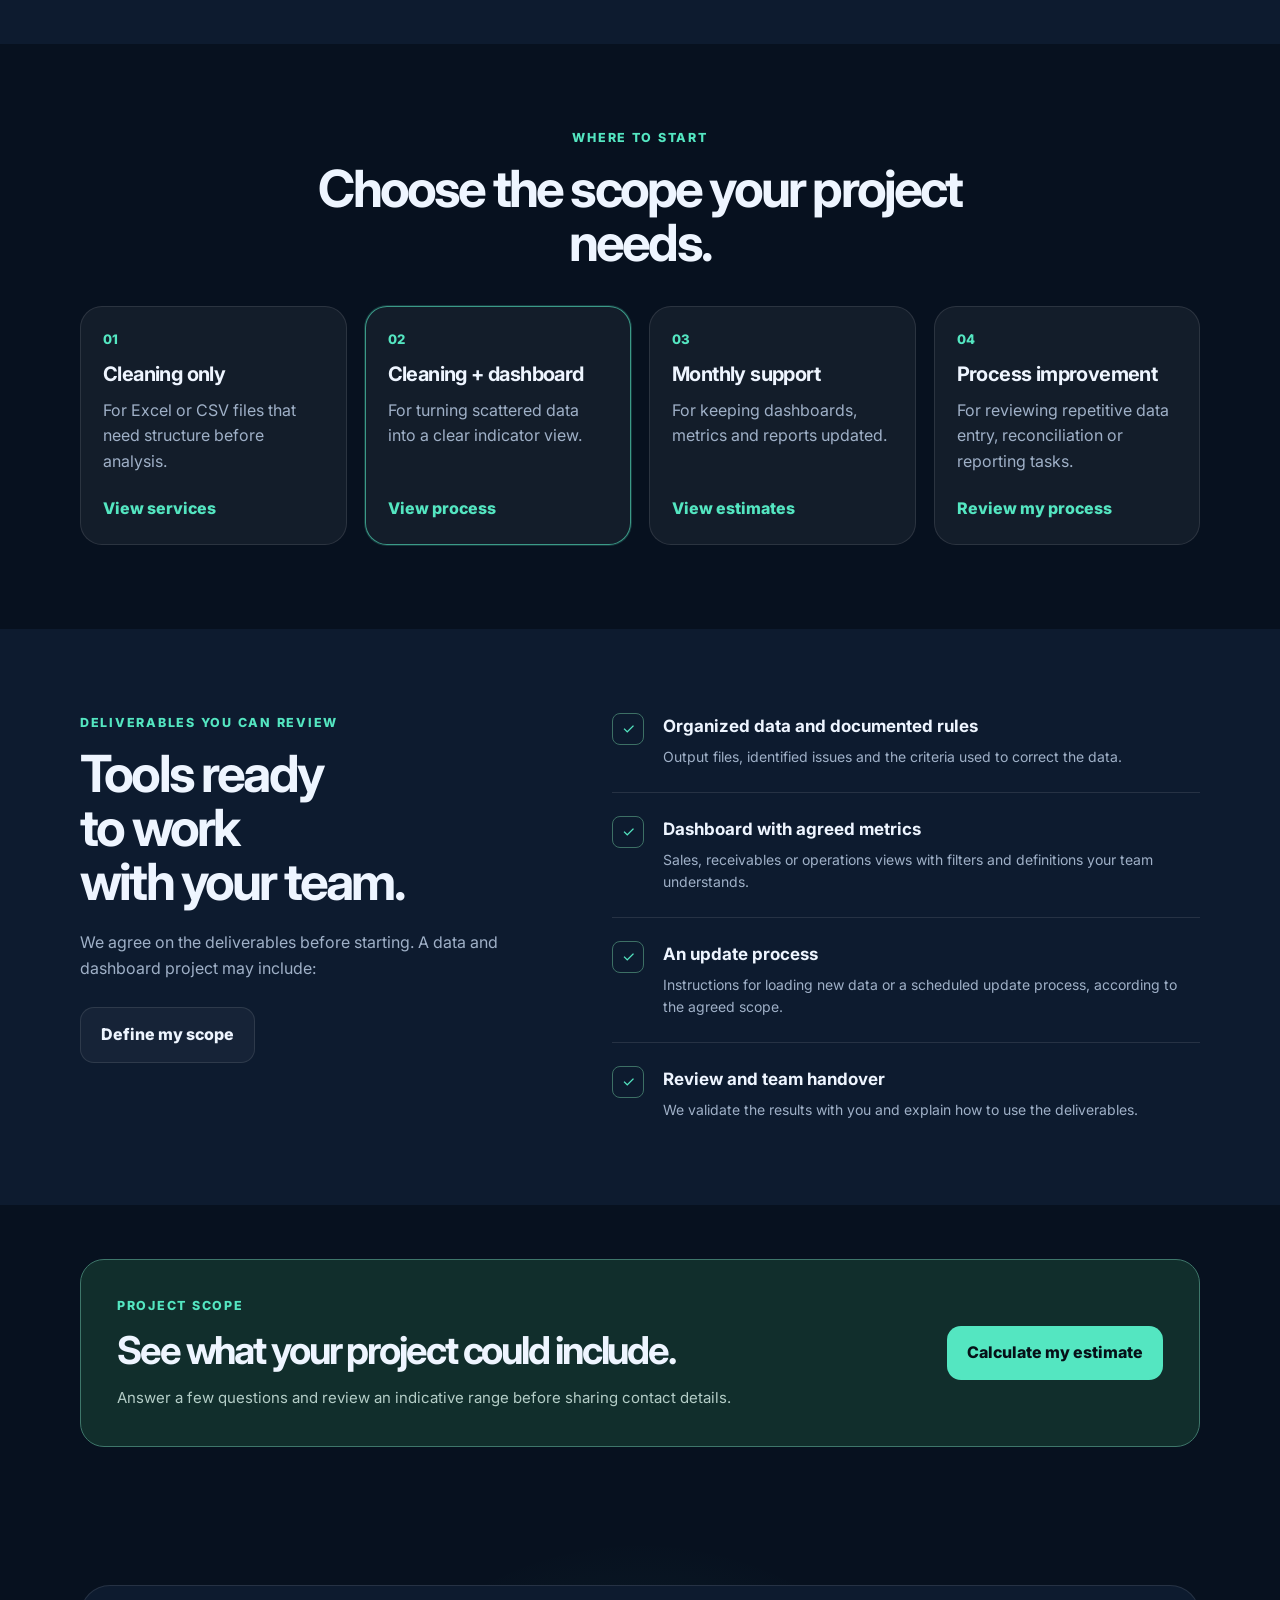
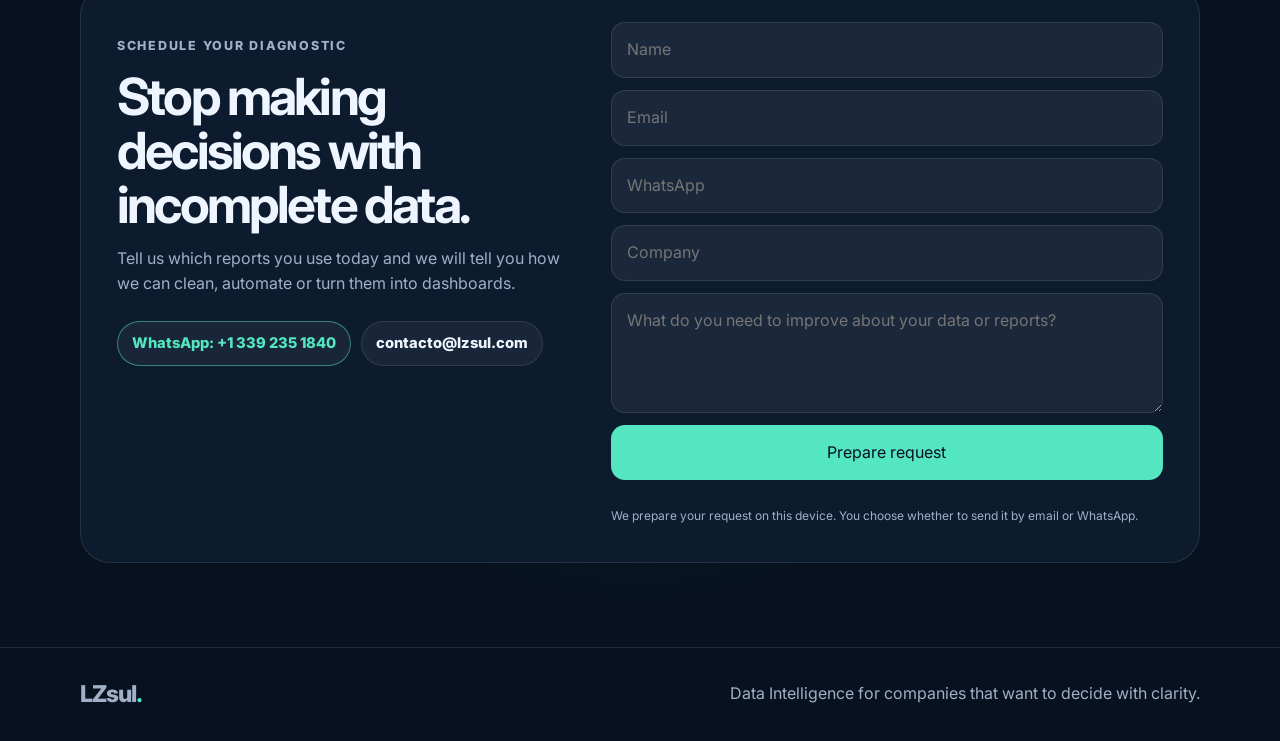
==== commit 28d9ea5d: "Organizar demo por finanzas, ventas, inventario y personal Mostrar ejemplos por área empresarial con" ====
--- a/index-en.html
+++ b/index-en.html
@@ -354,6 +354,13 @@
 .demo-legend{font-size:10px;color:var(--muted);display:flex;gap:15px;align-items:center;margin:14px 0 0}.demo-legend span{display:inline-flex;align-items:center;gap:6px}.demo-legend .actual::before{content:'';height:7px;width:7px;border-radius:2px;background:var(--accent)}.demo-legend .target::before{content:'';width:16px;border-top:2px dashed #f4c77c}
 .dash-body .chart{margin-top:8px}.demo-details{margin-top:14px;font-size:11px;color:var(--muted)}.demo-details summary{cursor:pointer;min-height:40px;display:list-item;align-content:center;color:var(--text)}.demo-details table{border-collapse:collapse;width:100%;font-variant-numeric:tabular-nums;margin-bottom:12px}.demo-details th,.demo-details td{padding:7px 4px;border-bottom:1px solid var(--line);text-align:right}.demo-details th:first-child,.demo-details td:first-child{text-align:left}.demo-details caption{text-align:left;margin-bottom:8px}.demo-cta{display:inline-flex;align-items:center;min-height:40px;color:var(--accent);font-size:12px;font-weight:700;margin-top:6px}
 @media(max-width:540px){.dash-filter{padding-left:16px;padding-right:16px}.dash-filter label{gap:6px}.dash-top{flex-wrap:wrap}.dash-filter select{max-width:134px}.demo-status{font-size:9px;padding:4px 6px}}
+
+.dashboard .dash-top{padding:17px 20px}.dashboard .dash-top b{font-size:13px}.dashboard .dash-top span{font-size:9px}
+.dashboard .dash-filter{display:grid;grid-template-columns:.8fr 1.2fr;gap:12px;padding:14px 20px 0}.dash-control{min-width:0;display:flex;align-items:center;gap:7px}.dash-control label{flex:none;font-size:11px}.dash-control select{min-width:0;max-width:none;width:100%;font-size:11px;min-height:38px}
+.dashboard .dash-tabs{display:grid;grid-template-columns:repeat(4,minmax(0,1fr));gap:4px;padding:13px 16px 0}.dashboard .dash-tabs button{padding:7px 4px;min-height:40px;border-radius:10px;font-size:11px;cursor:pointer}
+.demo-question{font-size:12px;line-height:1.5;color:#b9ccdd;margin-bottom:17px;min-height:36px}.dashboard .dash-body{padding:17px 20px 16px}.dashboard .dash-stats{grid-template-columns:repeat(3,minmax(0,1fr));gap:12px}.dashboard .dash-label{font-size:10px}.dashboard .dash-value{font-size:24px;letter-spacing:-.8px;margin:5px 0;overflow-wrap:anywhere}.dashboard .dash-note{font-size:10px;line-height:1.5;min-height:30px;color:var(--muted)}.dash-stat{min-width:0}.dash-stat:last-child .dash-value{color:var(--accent)}
+.demo-chart-heading{font-size:11px;font-weight:700;margin-top:17px}.dashboard .demo-legend{margin-top:8px;gap:14px}.demo-legend .compare::before{content:'';width:7px;height:7px;border-radius:2px;background:#d9ad69}.dashboard .chart{height:180px;margin-top:8px}.demo-table-wrap{overflow-x:auto}.demo-details th,.demo-details td{font-size:10px}.dashboard .dash-bottom{min-height:62px}
+@media(max-width:540px){.dashboard .dash-top{padding:16px}.dashboard .dash-filter{padding-left:16px;padding-right:16px;grid-template-columns:1fr 1.25fr;gap:10px}.dash-control{display:block}.dash-control label{display:block;margin-bottom:4px}.dashboard .dash-body{padding:16px}.dashboard .dash-tabs{padding-left:12px;padding-right:12px}.dashboard .dash-tabs button{font-size:10px}.dashboard .dash-stats{grid-template-columns:repeat(2,minmax(0,1fr))}.dash-stat:last-child{grid-column:1/-1;display:grid;grid-template-columns:1fr auto;align-items:center;border-top:1px solid var(--line);padding-top:9px}.dash-stat:last-child .dash-value{grid-column:2;grid-row:1/3;margin-left:12px}.dash-stat:last-child .dash-label,.dash-stat:last-child .dash-note{grid-column:1}.dash-stat:last-child .dash-note{min-height:0}.dashboard .dash-bottom{min-height:0}}
 </style>
   <style>/* New components use the existing site palette and typography. */
 [hidden]{display:none!important}
@@ -435,7 +442,27 @@
             <span>Reviewed delivery</span>
           </div>
         </div>
-        <div class="hero-demo"><section class="dashboard" id="ejemplos" aria-label="Interactive sample dashboard"><div class="dash-top"><b>Your business, in one view.</b><span id="demo-cutoff">OCT 23 · SAMPLE DATA</span></div><div class="dash-filter"><label for="demo-period">Period <select id="demo-period"><option value="3">July 2026</option><option value="4">August 2026</option><option value="5">September 2026</option><option value="6" selected>October · to Oct 23</option></select></label><span class="demo-status" id="demo-status"></span></div><div class="dash-tabs" role="tablist" aria-label="Sample dashboard"><button id="tab-ventas" role="tab" aria-selected="true" aria-controls="demo-panel" data-demo="ventas">Sales</button><button id="tab-cobranza" role="tab" aria-selected="false" aria-controls="demo-panel" data-demo="cobranza" tabindex="-1">Receivables</button><button id="tab-operacion" role="tab" aria-selected="false" aria-controls="demo-panel" data-demo="operacion" tabindex="-1">Operations</button></div><div class="dash-body" id="demo-panel" role="tabpanel" aria-labelledby="tab-ventas"><div class="dash-stats" aria-live="polite"><div><p class="dash-label" id="metric-label">Monthly sales</p><p class="dash-value" id="metric-value">$238,000</p><p class="dash-note" id="metric-note">8.2% above the monthly target</p></div><div><p class="dash-label" id="second-label">Monthly target</p><p class="dash-value small" id="second-value">$220,000</p><p class="dash-label" id="second-note">Amounts in MXN</p></div></div><div class="demo-legend" aria-label="Chart legend"><span class="actual">Result</span><span class="target" id="demo-target-legend">Target</span></div><div class="chart" id="demo-chart"></div><div class="dash-bottom"><i aria-hidden="true">i</i><span id="demo-insight">Compare monthly results with your target and identify changes early.</span></div><details class="demo-details"><summary>View data table</summary><table><caption id="demo-table-caption"></caption><thead id="demo-table-head"></thead><tbody id="demo-table-body"></tbody></table></details><a class="demo-cta" href="planes-en.html?servicio=control#cotizador">I want a dashboard like this →</a></div></section><p class="demo-caption">Fictional sample data. October through Oct 23, 2026; prior months complete. These are not client results.</p></div>
+        <div class="hero-demo">
+ <section class="dashboard" id="ejemplos" aria-label="Business-area dashboard demo">
+  <div class="dash-top"><b>Explore an area of your business.</b><span>DEMO / 2026</span></div>
+  <div class="dash-filter">
+   <div class="dash-control"><label for="demo-period">Month</label><select id="demo-period"><option value="0">July</option><option value="1">August</option><option value="2">September</option><option value="3" selected>October</option></select></div>
+   <div class="dash-control"><label for="demo-branch">Branch</label><select id="demo-branch"><option value="all">All</option><option value="0">Central</option><option value="1">North</option></select></div>
+  </div>
+  <div class="dash-tabs" role="tablist" aria-label="Business areas"><button id="tab-finance" role="tab" aria-selected="true" aria-controls="demo-panel" data-area="finance">Finance</button><button id="tab-sales" role="tab" aria-selected="false" aria-controls="demo-panel" data-area="sales" tabindex="-1">Sales</button><button id="tab-inventory" role="tab" aria-selected="false" aria-controls="demo-panel" data-area="inventory" tabindex="-1">Inventory</button><button id="tab-people" role="tab" aria-selected="false" aria-controls="demo-panel" data-area="people" tabindex="-1">People</button></div>
+  <div class="dash-body" id="demo-panel" role="tabpanel" aria-labelledby="tab-finance">
+   <p class="demo-question" id="demo-question">What comes in, what goes out, and what is left?</p>
+   <div class="dash-stats" aria-live="polite"><div class="dash-stat"><p class="dash-label" id="demo-label-0">Income</p><p class="dash-value" id="demo-value-0">$365,000</p><p class="dash-note" id="demo-note-0">For the selected month</p></div><div class="dash-stat"><p class="dash-label" id="demo-label-1">Expenses</p><p class="dash-value" id="demo-value-1">$283,000</p><p class="dash-note" id="demo-note-1">Operating outflows</p></div><div class="dash-stat"><p class="dash-label" id="demo-label-2">Net balance</p><p class="dash-value" id="demo-value-2">$82,000</p><p class="dash-note" id="demo-note-2">22.5% of income</p></div></div>
+   <p class="demo-chart-heading" id="demo-chart-heading">Income and expenses by month</p>
+   <div class="demo-legend" aria-label="Chart legend"><span class="actual" id="demo-series">Income</span><span class="compare" id="demo-compare-label">Expenses</span></div>
+   <div class="chart" id="demo-chart"></div>
+   <div class="dash-bottom"><i aria-hidden="true">i</i><span id="demo-insight" aria-live="polite">Compare inflows and outflows to plan available cash.</span></div>
+   <details class="demo-details"><summary>View data table</summary><div class="demo-table-wrap"><table><caption id="demo-table-caption"></caption><thead id="demo-table-head"></thead><tbody id="demo-table-body"></tbody></table></div></details>
+   <a class="demo-cta" href="planes-en.html?servicio=control#cotizador">I want a dashboard for my team →</a>
+  </div>
+ </section>
+ <p class="demo-caption">Fictional company, branches and data for exploring business areas. These are not client results.</p>
+</div>
       </div>
     </section>
 
@@ -527,50 +554,77 @@
 const en=document.documentElement.lang==='en';
 
 if($('demo-chart')){
-const DEMO={
- sales:[148,170,162,198,211,238,192], targets:[160,175,180,205,215,220,240],
- deliveries:[210,218,215,225,223,230,174], totals:[250,250,250,250,250,250,180],
- receivables:{3:[133,35,24,18],4:[135,30,20,13],5:[134,25,17,10],6:[126,22,14,8]}
+const SAMPLE={
+ income:[[165,125],[177,132],[190,145],[207,158]],
+ expense:[[132,109],[139,112],[145,121],[154,129]],
+ tickets:[[1000,800],[1100,850],[1200,900],[1380,1020]],
+ stock:[[[72,95,205,45],[48,77,152,30]],[[64,90,198,40],[42,72,147,25]],[[55,88,195,34],[36,68,141,21]],[[42,85,190,23],[31,62,130,18]]],
+ minimum:[[50,60,100,30],[40,50,80,25]],cost:[1200,350,85,190],
+ people:[[[16,7,5,3],[12,5,4,2]],[[17,7,5,3],[13,5,4,3]],[[17,8,5,4],[13,6,4,3]],[[18,8,5,4],[14,6,4,3]]],
+ vacancies:[[[3,2,0,2],[2,2,0,1]],[[2,2,0,2],[2,2,0,0]],[[3,1,0,1],[2,1,0,0]],[[2,1,0,1],[1,1,0,0]]],
+ absence:[[29,20],[26,21],[27,19],[24,18]]
 };
-const months=en?['Apr','May','Jun','Jul','Aug','Sep','Oct*']:['Abr','May','Jun','Jul','Ago','Sep','Oct*'];
-const currency=n=>new Intl.NumberFormat(en?'en-US':'es-MX',{style:'currency',currency:'MXN',maximumFractionDigits:0}).format(n);
-const pct=n=>n.toFixed(1)+'%';
-let activeDemo='ventas';
-function demoData(key,end){
- const labels=months.slice(0,end+1), values=DEMO.sales.slice(0,end+1), target=DEMO.targets[end], sales=DEMO.sales[end];
- if(key==='ventas'){
-  const delta=(sales/(end===6?179:DEMO.sales[end-1])-1)*100,gap=sales-target,met=gap>=0;
-  return {label:en?'Monthly sales':'Ventas del mes',value:currency(sales*1000),note:(delta>=0?'+':'')+pct(delta)+(end===6?(en?' vs. Sep (both to day 23)':' vs. sep (ambos al día 23)'):(en?' vs. previous month':' vs. mes anterior')),secondLabel:en?'Monthly target':'Meta del mes',secondValue:currency(target*1000),secondNote:pct(sales/target*100)+(en?' of target':' de cumplimiento'),values,labels,max:260,unit:en?'Thousand MXN':'Miles de MXN',targets:DEMO.targets.slice(0,end+1),status:end===6?(en?'Month in progress':'Mes en curso'):met?(en?'Target reached':'Meta alcanzada'):(en?'Below target':'Bajo la meta'),tone:end===6?'progress':met?'positive':'attention',insight:end===6?(en?`Month in progress, through Oct 23. ${currency(-gap*1000)} remains to reach the full-month target.`:`Mes en curso, al 23 de octubre. Faltan ${currency(-gap*1000)} para la meta del mes completo.`):met?(en?`Sales exceed the target by ${currency(gap*1000)}. Check which products sustained the growth.`:`Las ventas superan la meta por ${currency(gap*1000)}. Revisa qué productos sostuvieron el crecimiento.`):(en?`${currency(-gap*1000)} below target. Review the sales pipeline before month-end.`:`Faltan ${currency(-gap*1000)} para la meta. Revisa las oportunidades de venta antes del cierre.`),headers:[en?'Month':'Mes',en?'Sales (MXN)':'Ventas (MXN)',en?'Target (MXN)':'Meta (MXN)'],rows:values.map((v,i)=>[months[i],currency(v*1000),currency(DEMO.targets[i]*1000)])};
+const demoMonths=en?['Jul','Aug','Sep','Oct']:['Jul','Ago','Sep','Oct'];
+const demoMoney=n=>new Intl.NumberFormat(en?'en-US':'es-MX',{style:'currency',currency:'MXN',maximumFractionDigits:0}).format(n);
+const demoNumber=n=>new Intl.NumberFormat(en?'en-US':'es-MX',{maximumFractionDigits:1}).format(n);
+const demoPercent=n=>demoNumber(n)+'%';
+const sum=a=>a.reduce((total,n)=>total+n,0);
+function areaData(key,period,branch){
+ const branches=branch==='all'?[0,1]:[Number(branch)];
+ const monthly=(data,p)=>sum(branches.map(b=>data[p][b]));
+ const categories=data=>data[period][0].map((_,i)=>sum(branches.map(b=>data[period][b][i])));
+ const cards=(...items)=>items.map(([label,value,note])=>({label,value,note}));
+ if(key==='finance'){
+  const income=monthly(SAMPLE.income,period)*1000,expense=monthly(SAMPLE.expense,period)*1000,net=income-expense;
+  return {title:en?'Finance':'Finanzas',question:en?'What comes in, what goes out, and what is left?':'¿Qué entra, qué sale y cuánto queda?',cards:cards([en?'Income':'Ingresos',demoMoney(income),en?'For the selected month':'Del mes seleccionado'],[en?'Expenses':'Egresos',demoMoney(expense),en?'Operating outflows':'Salidas de la operación'],[en?'Net balance':'Saldo neto',demoMoney(net),demoPercent(net/income*100)+(en?' of income':' de los ingresos')]),chartTitle:en?'Income and expenses by month':'Ingresos y egresos por mes',labels:demoMonths.slice(0,period+1),values:SAMPLE.income.slice(0,period+1).map((_,p)=>monthly(SAMPLE.income,p)),compare:SAMPLE.expense.slice(0,period+1).map((_,p)=>monthly(SAMPLE.expense,p)),series:en?'Income':'Ingresos',compareLabel:en?'Expenses':'Egresos',unit:en?'Thousand MXN':'Miles de MXN',insight:en?`${demoMoney(net)} remains after operating outflows. Compare the income and expense trends to plan available cash.`:`Quedan ${demoMoney(net)} después de las salidas de operación. Compara la evolución de ingresos y egresos para planear el efectivo disponible.`,headers:[en?'Month':'Mes',en?'Income':'Ingresos',en?'Expenses':'Egresos',en?'Net':'Saldo'],rows:demoMonths.slice(0,period+1).map((m,p)=>[m,demoMoney(monthly(SAMPLE.income,p)*1000),demoMoney(monthly(SAMPLE.expense,p)*1000),demoMoney((monthly(SAMPLE.income,p)-monthly(SAMPLE.expense,p))*1000)])};
  }
- if(key==='cobranza'){
-  const buckets=DEMO.receivables[end],total=buckets.reduce((a,b)=>a+b,0),overdue=total-buckets[0];
-  const names=en?['Not due','1–30 days','31–60 days','61+ days']:['Por vencer','1–30 días','31–60 días','61+ días'];
-  return {label:en?'Outstanding balance':'Saldo pendiente',value:currency(total*1000),note:currency(overdue*1000)+(en?' past due':' vencidos'),secondLabel:en?'Past-due balance':'Cartera vencida',secondValue:pct(overdue/total*100),secondNote:en?'Of the outstanding balance':'Del saldo pendiente',values:buckets,labels:en?['Not due','1–30','31–60','61+']:['Por vencer','1–30','31–60','61+'],max:150,unit:en?'Thousand MXN · days past due':'Miles de MXN · días de atraso',targets:null,status:en?'Collection priority':'Priorizar cobranza',tone:'attention',insight:en?`${currency(buckets[3]*1000)} is more than 60 days overdue. Start follow-up with these accounts.`:`Hay ${currency(buckets[3]*1000)} con más de 60 días de atraso. Empieza el seguimiento por estas cuentas.`,headers:[en?'Aging':'Antigüedad',en?'Balance (MXN)':'Saldo (MXN)',en?'Share':'Proporción'],rows:buckets.map((v,i)=>[names[i],currency(v*1000),pct(v/total*100)])};
+ if(key==='sales'){
+  const labels=en?['Store','Online','Wholesale']:['Tienda','En línea','Mayoreo'];
+  const weights=[[.5,.3,.2],[.4,.2,.4]];
+  const allocate=(total,weights)=>{const first=weights.slice(0,-1).map(w=>Math.round(total*w));return [...first,total-sum(first)];};
+  const channelData=data=>labels.map((_,i)=>sum(branches.map(b=>allocate(data[period][b],weights[b])[i])));
+  const revenue=channelData(SAMPLE.income).map(n=>n*1000),tickets=channelData(SAMPLE.tickets),total=sum(revenue),count=sum(tickets),best=revenue.indexOf(Math.max(...revenue));
+  return {title:en?'Sales':'Ventas',question:en?'Which channels sell the most, and at what average value?':'¿Qué canales venden más y cuál es el ticket promedio?',cards:cards([en?'Sales':'Ventas',demoMoney(total),en?'Across the selected channels':'De los canales seleccionados'],[en?'Transactions':'Tickets',demoNumber(count),en?'Sales transactions':'Operaciones de venta'],[en?'Average ticket':'Ticket promedio',demoMoney(total/count),en?'Sales / transactions':'Ventas / tickets']),chartTitle:en?'Sales by channel':'Ventas por canal',labels,values:revenue.map(n=>n/1000),compare:null,series:en?'Sales':'Ventas',unit:en?'Thousand MXN':'Miles de MXN',insight:en?`${labels[best]} accounts for ${demoPercent(revenue[best]/total*100)} of sales. Compare channel mix and average tickets to prioritize commercial actions.`:`${labels[best]} concentra ${demoPercent(revenue[best]/total*100)} de las ventas. Compara la mezcla de canales y sus tickets para priorizar acciones comerciales.`,headers:[en?'Channel':'Canal',en?'Sales':'Ventas',en?'Tickets':'Tickets',en?'Avg. ticket':'Ticket prom.'],rows:labels.map((m,i)=>[m,demoMoney(revenue[i]),demoNumber(tickets[i]),demoMoney(revenue[i]/tickets[i])])};
  }
- const onTime=DEMO.deliveries[end],total=DEMO.totals[end],rate=onTime/total*100,late=total-onTime,missing=Math.max(0,Math.ceil(total*.95)-onTime);
- return {label:en?'On-time deliveries':'Entregas a tiempo',value:pct(rate),note:en?`${onTime} of ${total} deliveries`:`${onTime} de ${total} entregas`,secondLabel:en?'Late deliveries':'Entregas tardías',secondValue:String(late),secondNote:en?'On-time target: 95%':'Meta de puntualidad: 95%',values:DEMO.deliveries.slice(0,end+1).map((v,i)=>v/DEMO.totals[i]*100),labels,max:100,unit:en?'% on time':'% a tiempo',targets:labels.map(()=>95),status:rate>=95?(en?'Target reached':'Meta alcanzada'):(en?'Below target':'Bajo la meta'),tone:rate>=95?'positive':'attention',insight:rate>=95?(en?`On-time performance exceeds 95%. Review the ${late} delays to sustain the result.`:`La puntualidad supera el 95%. Revisa los ${late} retrasos para sostener el resultado.`):(en?`${missing} more on-time deliveries were needed to reach 95%. Review the causes of the ${late} delays.`:`Se necesitaban ${missing} entregas puntuales más para llegar al 95%. Revisa las causas de los ${late} retrasos.`),headers:[en?'Month':'Mes',en?'On time / total':'Puntuales / total',en?'On time':'Puntualidad'],rows:labels.map((m,i)=>[m,`${DEMO.deliveries[i]} / ${DEMO.totals[i]}`,pct(DEMO.deliveries[i]/DEMO.totals[i]*100)])};
-}
-function drawDemo(key){
- activeDemo=key;const end=Number($('demo-period').value),d=demoData(key,end);
- for(const[id,value]of Object.entries({'metric-label':d.label,'metric-value':d.value,'metric-note':d.note,'second-label':d.secondLabel,'second-value':d.secondValue,'second-note':d.secondNote,'demo-insight':d.insight,'demo-status':d.status}))$(id).textContent=value;
- $('demo-cutoff').textContent=end===6?(en?'OCT 23 · IN PROGRESS':'23 OCT · MES EN CURSO'):(months[end].toUpperCase()+' 2026 · '+(en?'COMPLETE':'CERRADO'));$('demo-status').dataset.tone=d.tone;$('demo-target-legend').hidden=!d.targets;
- document.querySelectorAll('[data-demo]').forEach(b=>{const active=b.dataset.demo===key;b.setAttribute('aria-selected',String(active));b.tabIndex=active?0:-1;});
+ if(key==='inventory'){
+  const labels=en?['Electronics','Home','Consumables','Accessories']:['Electrónica','Hogar','Consumo','Accesorios'];
+  const stock=categories(SAMPLE.stock),minimum=labels.map((_,i)=>sum(branches.map(b=>SAMPLE.minimum[b][i]))),low=stock.map((v,i)=>v<minimum[i]),value=sum(stock.map((v,i)=>v*SAMPLE.cost[i]));
+  return {title:en?'Inventory':'Inventario',question:en?'What is available, and what needs replenishing?':'¿Qué hay disponible y qué necesita reposición?',cards:cards([en?'Units available':'Unidades disponibles',demoNumber(sum(stock)),en?'Across four product lines':'En cuatro líneas de producto'],[en?'Below minimum':'Bajo el mínimo',String(low.filter(Boolean).length)+(en?' lines':' líneas'),en?'Product lines to replenish':'Líneas por reponer'],[en?'Stock value':'Valor del inventario',demoMoney(value),en?'At sample unit costs':'A costos unitarios de ejemplo']),chartTitle:en?'Available stock vs. minimum':'Existencias frente al mínimo',labels,values:stock,compare:minimum,series:en?'Available':'Existencias',compareLabel:en?'Minimum':'Mínimo',unit:en?'Units':'Unidades',insight:low.some(Boolean)?(en?`${labels.filter((_,i)=>low[i]).join(' and ')} are below minimum. Prioritize replenishment before accepting new orders.`:`${labels.filter((_,i)=>low[i]).join(' y ')} están bajo el mínimo. Prioriza su reposición antes de comprometer nuevos pedidos.`):(en?'All product lines meet the sample minimum. Review turnover before scheduling the next purchase.':'Todas las líneas cubren el mínimo de ejemplo. Revisa su rotación antes de programar la siguiente compra.'),headers:[en?'Product line':'Línea',en?'Stock':'Existencias',en?'Minimum':'Mínimo',en?'Status':'Estado'],rows:labels.map((m,i)=>[m,demoNumber(stock[i]),demoNumber(minimum[i]),low[i]?(en?'Replenish':'Reponer'):(en?'Available':'Disponible')])};
+ }
+ const labels=en?['Operations','Sales','Admin','Technology']:['Operación','Ventas','Administración','Tecnología'];
+ const people=categories(SAMPLE.people),vacancies=categories(SAMPLE.vacancies),total=sum(people),expected=total*22,absences=monthly(SAMPLE.absence,period),attendance=(expected-absences)/expected*100,biggest=vacancies.indexOf(Math.max(...vacancies));
+ return {title:en?'People':'Personal',question:en?'How is the team distributed, and where are people needed?':'¿Cómo se distribuye el equipo y dónde falta personal?',cards:cards([en?'Employees':'Colaboradores',String(total),en?'Active headcount':'Plantilla activa'],[en?'Attendance':'Asistencia',demoPercent(attendance),en?'Recorded / scheduled workdays':'Jornadas registradas / programadas'],[en?'Open roles':'Vacantes',String(sum(vacancies)),en?'Positions to fill':'Puestos por cubrir']),chartTitle:en?'Headcount and open roles by area':'Plantilla y vacantes por área',labels,values:people,compare:vacancies,series:en?'Employees':'Colaboradores',compareLabel:en?'Open roles':'Vacantes',unit:en?'People / positions':'Personas / puestos',insight:en?`${labels[biggest]} has ${vacancies[biggest]} open roles. Use team distribution and attendance to plan coverage.`:`${labels[biggest]} tiene ${vacancies[biggest]} vacantes. Usa la distribución del equipo y la asistencia para planear la cobertura.`,headers:[en?'Area':'Área',en?'Employees':'Colaboradores',en?'Open roles':'Vacantes'],rows:labels.map((m,i)=>[m,String(people[i]),String(vacancies[i])])};
+}
+let activeArea='finance';
+function drawArea(key){
+ activeArea=key;
+ const period=Number($('demo-period').value),branch=$('demo-branch').value,d=areaData(key,period,branch);
+ document.querySelectorAll('[data-area]').forEach(b=>{const active=b.dataset.area===key;b.setAttribute('aria-selected',String(active));b.tabIndex=active?0:-1;});
  $('demo-panel').setAttribute('aria-labelledby','tab-'+key);
- const width=Math.max(230,$('demo-chart').clientWidth),height=174,left=34,right=8,top=25,bottom=140,w=width-left-right,slot=w/d.values.length,y=v=>bottom-v/d.max*(bottom-top);
- const lines=[0,.5,1].map(f=>`<line x1="${left}" y1="${y(f*d.max)}" x2="${width-right}" y2="${y(f*d.max)}" stroke="#293c50"/><text x="${left-7}" y="${y(f*d.max)+4}" text-anchor="end" fill="#a8bacd" font-size="11">${f*d.max}</text>`).join('');
- const bars=d.values.map((v,i)=>{const barW=slot*.48,x=left+i*slot+(slot-barW)/2;return `<rect x="${x}" y="${y(v)}" width="${barW}" height="${bottom-y(v)}" rx="3" fill="${i===d.values.length-1?'#54e6c1':'#467284'}"><title>${d.labels[i]}: ${v.toFixed(v%1?1:0)} ${d.unit}</title></rect><text x="${x+barW/2}" y="${y(v)-6}" fill="#d4e6ef" text-anchor="middle" font-size="11">${v.toFixed(v%1?1:0)}</text><text x="${x+barW/2}" y="161" fill="#a8bacd" text-anchor="middle" font-size="11">${d.labels[i]}</text>`;}).join('');
- const targetLine=d.targets?`<polyline points="${d.targets.map((v,i)=>`${left+slot*(i+.5)},${y(v)}`).join(' ')}" fill="none" stroke="#f4c77c" stroke-width="2" stroke-dasharray="5 4"/>`:'';
- const desc=d.labels.map((m,i)=>`${m}: ${d.values[i].toFixed(d.values[i]%1?1:0)} ${d.unit}${d.targets?`; ${en?'target':'meta'}: ${d.targets[i]}`:''}`).join('. ');
- $('demo-chart').innerHTML=`<svg viewBox="0 0 ${width} ${height}" role="img" aria-labelledby="demo-chart-title demo-chart-desc"><title id="demo-chart-title">${d.label} · ${months[end]} 2026</title><desc id="demo-chart-desc">${desc}</desc><text x="${left}" y="11" fill="#a8bacd" font-size="10">${d.unit}</text>${lines}${bars}${targetLine}</svg>`;
+ $('demo-question').textContent=d.question;$('demo-insight').textContent=d.insight;$('demo-chart-heading').textContent=d.chartTitle;
+ d.cards.forEach((card,i)=>{for(const field of ['label','value','note'])$('demo-'+field+'-'+i).textContent=card[field];});
+ $('demo-series').textContent=d.series;$('demo-compare-label').textContent=d.compareLabel||'';$('demo-compare-label').hidden=!d.compare;
+ const maximum=Math.max(...d.values,...(d.compare||[]));const magnitude=10**Math.floor(Math.log10(maximum||1));const max=Math.ceil(maximum/magnitude)*magnitude;
+ const width=Math.max(230,$('demo-chart').clientWidth),height=180,left=34,right=8,top=25,bottom=142,slot=(width-left-right)/d.labels.length,y=v=>bottom-v/max*(bottom-top);
+ const grid=[0,.5,1].map(f=>`<line x1="${left}" y1="${y(f*max)}" x2="${width-right}" y2="${y(f*max)}" stroke="#293c50"/><text x="${left-7}" y="${y(f*max)+4}" text-anchor="end" fill="#a8bacd" font-size="10">${demoNumber(f*max)}</text>`).join('');
+ const bars=d.values.map((v,i)=>{
+  const group=slot*.62,bw=d.compare?group*.42:group*.65,center=left+slot*(i+.5),x=d.compare?center-group/2:center-bw/2;
+  const bar=(val,bx,color,series)=>`<rect x="${bx}" y="${y(val)}" width="${bw}" height="${bottom-y(val)}" rx="3" fill="${color}"><title>${d.labels[i]} · ${series}: ${demoNumber(val)} ${d.unit}</title></rect><text x="${bx+bw/2}" y="${y(val)-5}" text-anchor="middle" fill="#d4e6ef" font-size="10">${demoNumber(val)}</text>`;
+  return bar(v,x,'#54e6c1',d.series)+(d.compare?bar(d.compare[i],center+group*.08,'#d9ad69',d.compareLabel):'')+`<text x="${center}" y="164" text-anchor="middle" fill="#a8bacd" font-size="${width<340?8:10}">${d.labels[i]}</text>`;
+ }).join('');
+ const description=d.labels.map((m,i)=>`${m}: ${d.series} ${demoNumber(d.values[i])}${d.compare?', '+d.compareLabel+' '+demoNumber(d.compare[i]):''} ${d.unit}`).join('. ');
+ $('demo-chart').innerHTML=`<svg viewBox="0 0 ${width} ${height}" role="img" aria-labelledby="demo-chart-title demo-chart-desc"><title id="demo-chart-title">${d.chartTitle}</title><desc id="demo-chart-desc">${description}</desc><text x="${left}" y="11" fill="#a8bacd" font-size="10">${d.unit}</text>${grid}${bars}</svg>`;
  const row=(cells,heading=false)=>{const tr=document.createElement('tr');cells.forEach(t=>{const td=document.createElement(heading?'th':'td');td.textContent=t;if(heading)td.scope='col';tr.append(td);});return tr;};
  $('demo-table-head').replaceChildren(row(d.headers,true));$('demo-table-body').replaceChildren(...d.rows.map(r=>row(r)));
- $('demo-table-caption').textContent=(en?'Sample data through ':'Datos de ejemplo hasta ')+months[end]+' 2026'+(end===6?(en?' · *October through day 23; prior months complete.':' · *Octubre al día 23; meses anteriores completos.'):'');
-}
-document.querySelectorAll('[data-demo]').forEach((b,i,all)=>{b.addEventListener('click',()=>drawDemo(b.dataset.demo));b.addEventListener('keydown',e=>{let n=i;if(e.key==='ArrowRight')n=(i+1)%all.length;else if(e.key==='ArrowLeft')n=(i+all.length-1)%all.length;else if(e.key==='Home')n=0;else if(e.key==='End')n=all.length-1;else return;e.preventDefault();all[n].focus();drawDemo(all[n].dataset.demo);});});
-$('demo-period').addEventListener('change',()=>drawDemo(activeDemo));
-drawDemo(activeDemo);
-if(typeof ResizeObserver!=='undefined')new ResizeObserver(()=>drawDemo(activeDemo)).observe($('demo-chart'));
-}
+ const branchName=$('demo-branch').selectedOptions[0].textContent;
+ $('demo-table-caption').textContent=d.title+' · '+demoMonths[period]+' 2026 · '+branchName;
+}
+document.querySelectorAll('[data-area]').forEach((b,i,all)=>{b.addEventListener('click',()=>drawArea(b.dataset.area));b.addEventListener('keydown',e=>{let n=i;if(e.key==='ArrowRight')n=(i+1)%all.length;else if(e.key==='ArrowLeft')n=(i+all.length-1)%all.length;else if(e.key==='Home')n=0;else if(e.key==='End')n=all.length-1;else return;e.preventDefault();all[n].focus();drawArea(all[n].dataset.area);});});
+for(const id of ['demo-period','demo-branch'])$(id).addEventListener('change',()=>drawArea(activeArea));
+drawArea(activeArea);
+if(typeof ResizeObserver!=='undefined')new ResizeObserver(()=>drawArea(activeArea)).observe($('demo-chart'));
+}
+
 const CONTACT_EMAIL='contacto@lzsul.com';
 const CONTACT_WHATSAPP_NUMBER='13392351840';
 function buildWhatsappUrl(message){return 'https://wa.me/'+CONTACT_WHATSAPP_NUMBER+'?text='+encodeURIComponent(message);}
